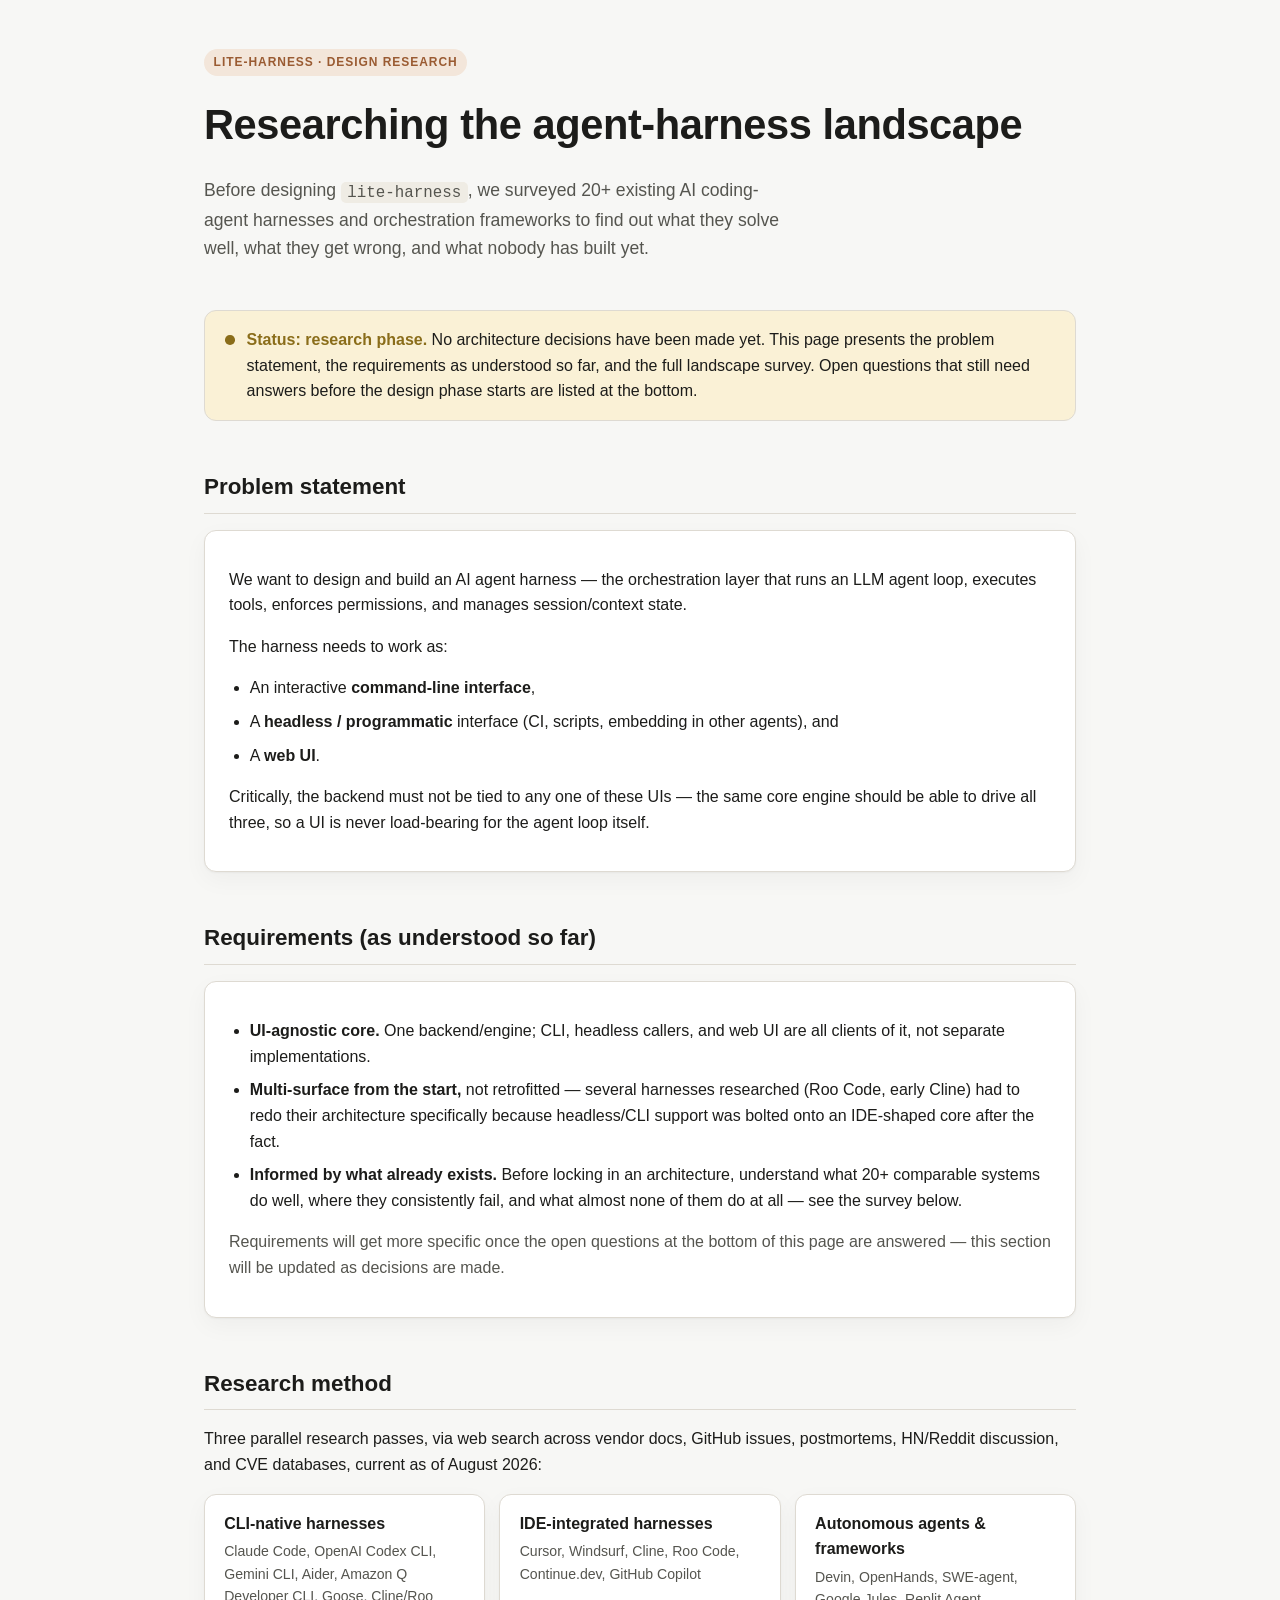
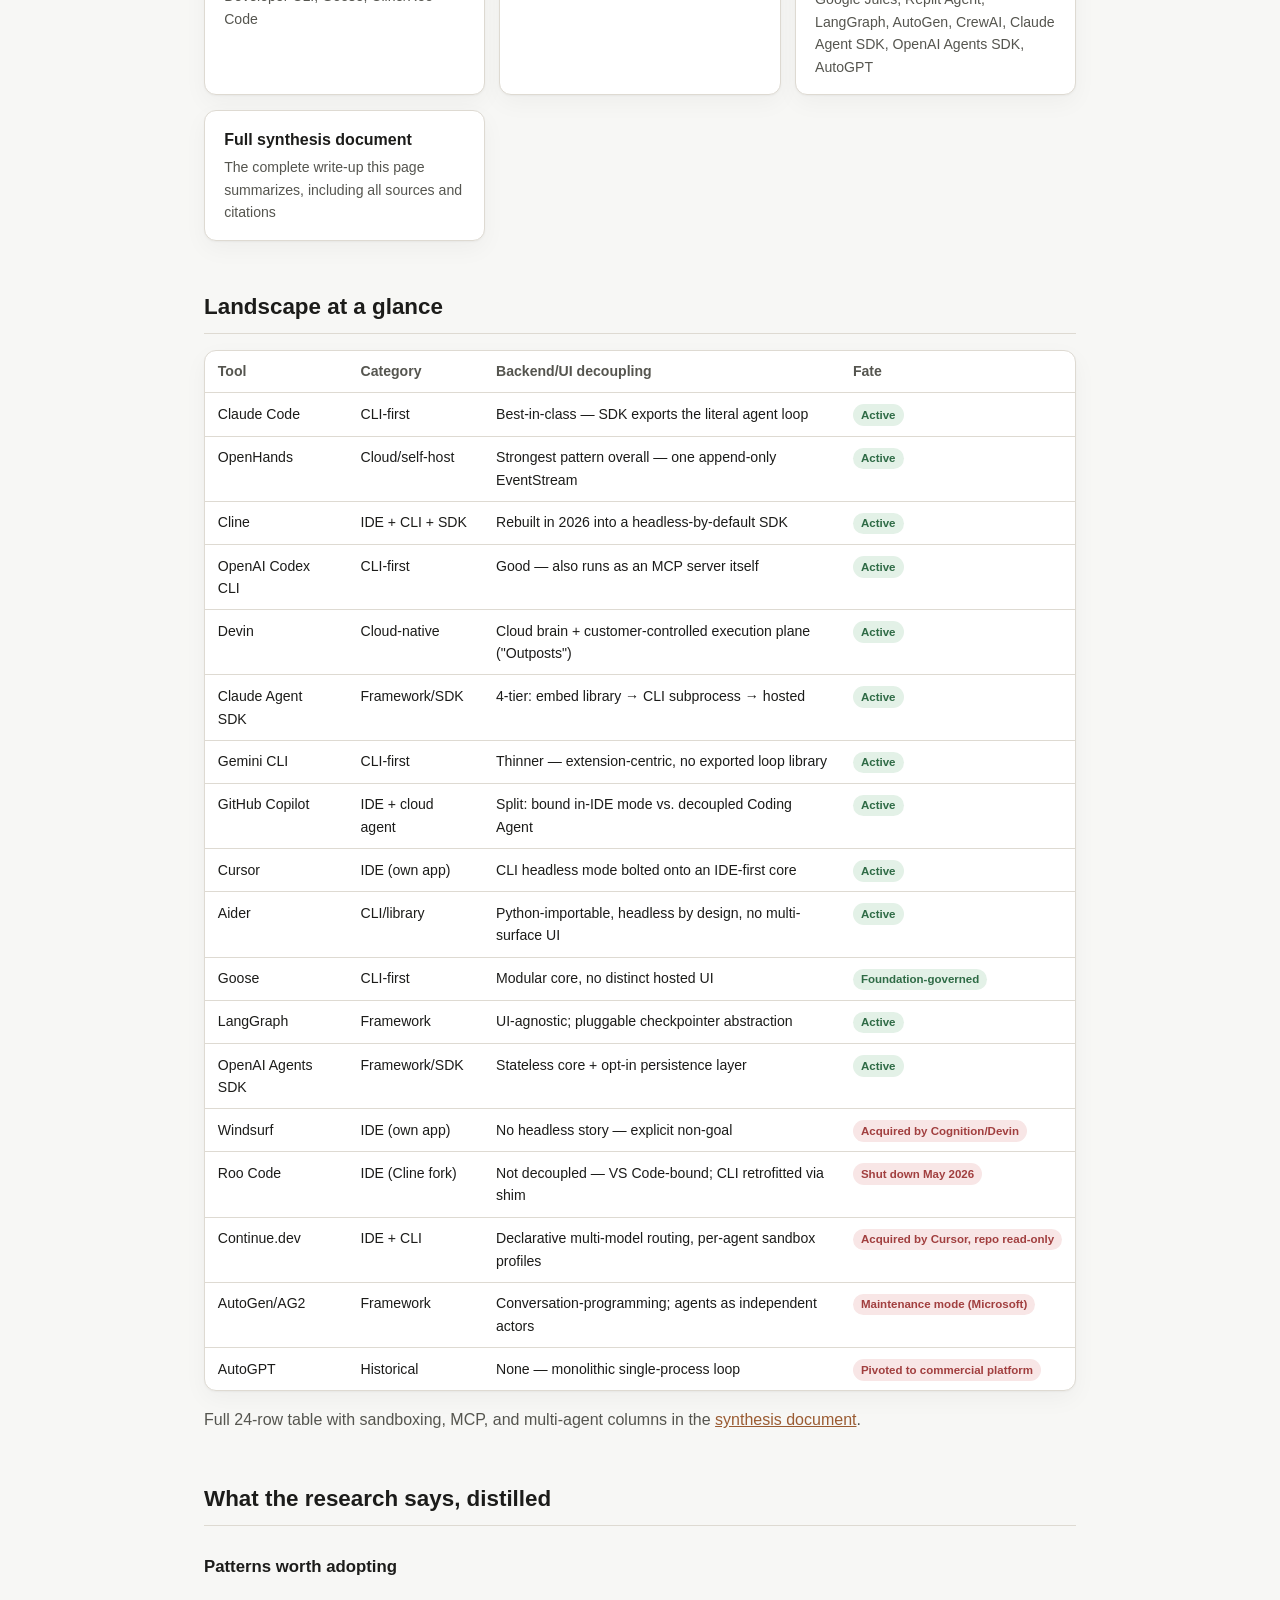
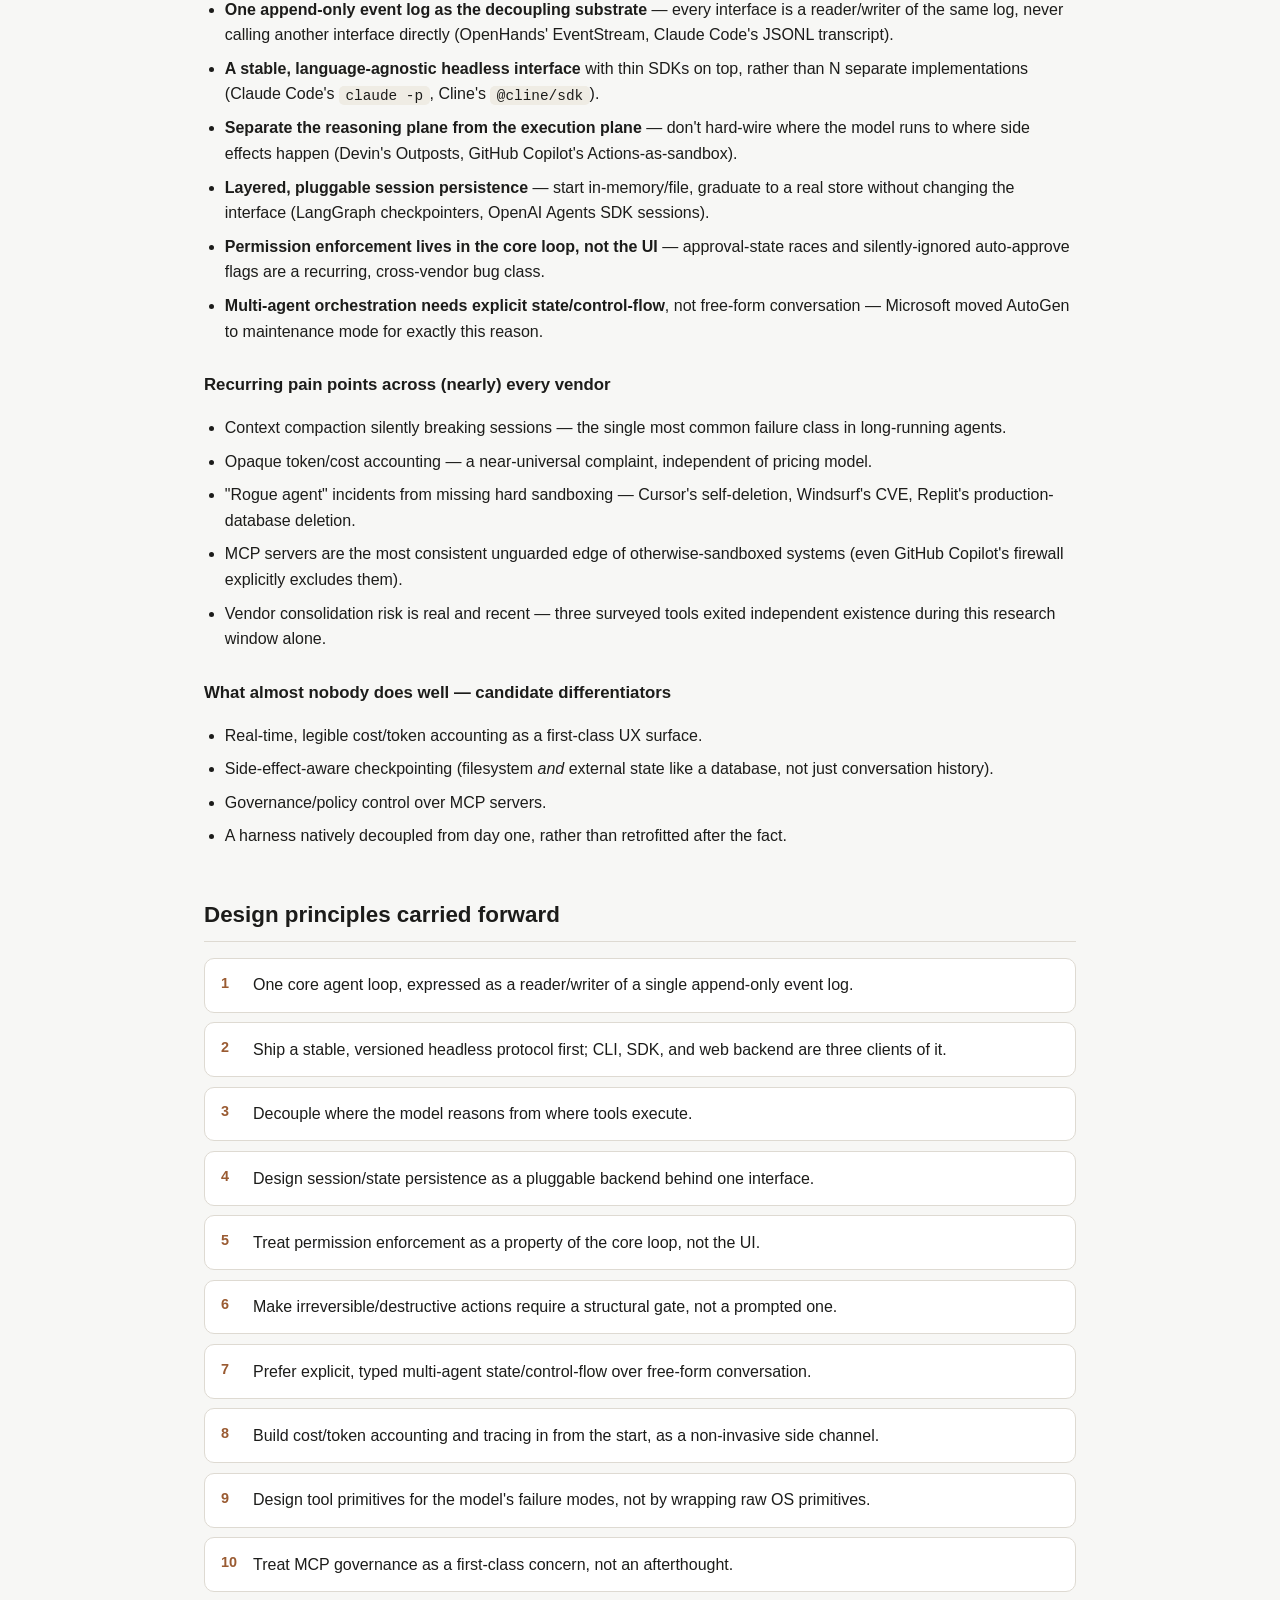
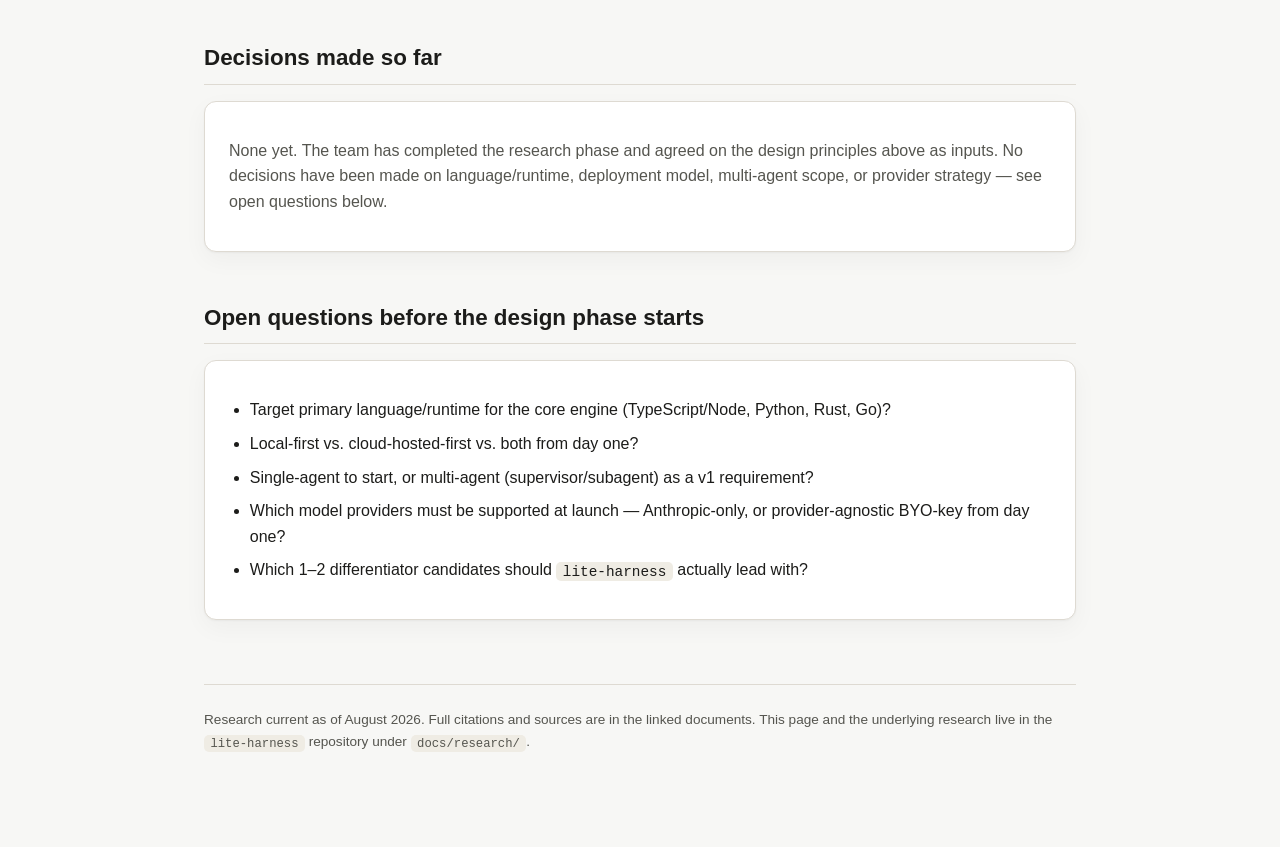
==== docs/index.html @ 4f6e2622 "Add agent-harness landscape research and GitHub Pages site Survey of 20+ existing AI coding-agent ha" ====
<!doctype html>
<html lang="en">
<head>
<meta charset="utf-8">
<meta name="viewport" content="width=device-width, initial-scale=1">
<title>lite-harness — Agent Harness Research</title>
<meta name="description" content="Problem statement, requirements, and landscape research for designing lite-harness, a UI-decoupled AI coding-agent harness.">
<style>
  :root {
    --bg: #f7f7f5;
    --bg-elevated: #ffffff;
    --text: #1c1c1a;
    --text-dim: #55554f;
    --border: #dedad2;
    --accent: #9a5b32;
    --accent-bg: #f3e6da;
    --code-bg: #efece4;
    --tag-open: #8a6d1a;
    --tag-open-bg: #faf1d6;
    --tag-active: #2f6b46;
    --tag-active-bg: #e3f1e7;
    --tag-gone: #a13f3f;
    --tag-gone-bg: #f8e6e6;
    --shadow: 0 1px 2px rgba(0,0,0,0.04), 0 8px 24px rgba(0,0,0,0.04);
  }
  @media (prefers-color-scheme: dark) {
    :root:not([data-theme="light"]) {
      --bg: #171613;
      --bg-elevated: #201f1b;
      --text: #ece8df;
      --text-dim: #b3ada0;
      --border: #37342c;
      --accent: #e0a172;
      --accent-bg: #332419;
      --code-bg: #262420;
      --tag-open: #e0c25f;
      --tag-open-bg: #332c14;
      --tag-active: #7cc79a;
      --tag-active-bg: #16301f;
      --tag-gone: #e08a8a;
      --tag-gone-bg: #33191a;
      --shadow: 0 1px 2px rgba(0,0,0,0.3), 0 8px 24px rgba(0,0,0,0.35);
    }
  }
  :root[data-theme="dark"] {
    --bg: #171613;
    --bg-elevated: #201f1b;
    --text: #ece8df;
    --text-dim: #b3ada0;
    --border: #37342c;
    --accent: #e0a172;
    --accent-bg: #332419;
    --code-bg: #262420;
    --tag-open: #e0c25f;
    --tag-open-bg: #332c14;
    --tag-active: #7cc79a;
    --tag-active-bg: #16301f;
    --tag-gone: #e08a8a;
    --tag-gone-bg: #33191a;
    --shadow: 0 1px 2px rgba(0,0,0,0.3), 0 8px 24px rgba(0,0,0,0.35);
  }

  * { box-sizing: border-box; }
  body {
    margin: 0;
    background: var(--bg);
    color: var(--text);
    font-family: -apple-system, BlinkMacSystemFont, "Segoe UI", Helvetica, Arial, sans-serif;
    line-height: 1.6;
  }
  .wrap { max-width: 920px; margin: 0 auto; padding: 3rem 1.5rem 6rem; }

  header.hero { margin-bottom: 3rem; }
  .eyebrow {
    display: inline-block;
    font-size: 0.75rem;
    letter-spacing: 0.08em;
    text-transform: uppercase;
    color: var(--accent);
    background: var(--accent-bg);
    padding: 0.25rem 0.6rem;
    border-radius: 999px;
    font-weight: 600;
    margin-bottom: 1rem;
  }
  h1 {
    font-size: clamp(1.8rem, 4vw, 2.6rem);
    margin: 0 0 0.75rem;
    letter-spacing: -0.01em;
  }
  .subtitle { color: var(--text-dim); font-size: 1.1rem; max-width: 60ch; }

  h2 {
    font-size: 1.4rem;
    margin: 3rem 0 1rem;
    padding-bottom: 0.5rem;
    border-bottom: 1px solid var(--border);
  }
  h3 { font-size: 1.05rem; margin: 1.75rem 0 0.5rem; }
  p { color: var(--text); }
  p.dim, li.dim { color: var(--text-dim); }

  .card {
    background: var(--bg-elevated);
    border: 1px solid var(--border);
    border-radius: 12px;
    padding: 1.25rem 1.5rem;
    box-shadow: var(--shadow);
    margin-bottom: 1rem;
  }

  .status-banner {
    display: flex;
    gap: 0.75rem;
    align-items: flex-start;
    background: var(--tag-open-bg);
    border: 1px solid var(--border);
    border-radius: 12px;
    padding: 1rem 1.25rem;
    margin-bottom: 2rem;
  }
  .status-banner .dot {
    flex-shrink: 0;
    width: 0.6rem; height: 0.6rem;
    border-radius: 50%;
    background: var(--tag-open);
    margin-top: 0.5rem;
  }
  .status-banner strong { color: var(--tag-open); }

  ul { padding-left: 1.3rem; }
  li { margin-bottom: 0.5rem; }

  code {
    background: var(--code-bg);
    padding: 0.1rem 0.4rem;
    border-radius: 5px;
    font-size: 0.9em;
    font-family: ui-monospace, SFMono-Regular, Menlo, Consolas, monospace;
  }

  .doc-links {
    display: grid;
    grid-template-columns: repeat(auto-fit, minmax(220px, 1fr));
    gap: 0.9rem;
    margin-top: 1rem;
  }
  .doc-link {
    display: block;
    text-decoration: none;
    color: inherit;
    background: var(--bg-elevated);
    border: 1px solid var(--border);
    border-radius: 12px;
    padding: 1rem 1.2rem;
    box-shadow: var(--shadow);
    transition: transform 0.12s ease, border-color 0.12s ease;
  }
  .doc-link:hover { transform: translateY(-2px); border-color: var(--accent); }
  .doc-link .title { font-weight: 600; margin-bottom: 0.25rem; }
  .doc-link .desc { font-size: 0.88rem; color: var(--text-dim); }

  table {
    width: 100%;
    border-collapse: collapse;
    font-size: 0.88rem;
  }
  .table-scroll { overflow-x: auto; border: 1px solid var(--border); border-radius: 12px; background: var(--bg-elevated); box-shadow: var(--shadow); }
  th, td {
    text-align: left;
    padding: 0.6rem 0.8rem;
    border-bottom: 1px solid var(--border);
    vertical-align: top;
  }
  th { color: var(--text-dim); font-weight: 600; white-space: nowrap; }
  tr:last-child td { border-bottom: none; }
  .tag {
    display: inline-block;
    font-size: 0.72rem;
    font-weight: 600;
    padding: 0.1rem 0.5rem;
    border-radius: 999px;
    white-space: nowrap;
  }
  .tag-active { color: var(--tag-active); background: var(--tag-active-bg); }
  .tag-gone { color: var(--tag-gone); background: var(--tag-gone-bg); }

  .principles { list-style: none; padding: 0; counter-reset: p; }
  .principles li {
    counter-increment: p;
    background: var(--bg-elevated);
    border: 1px solid var(--border);
    border-radius: 10px;
    padding: 0.85rem 1rem 0.85rem 3rem;
    margin-bottom: 0.6rem;
    position: relative;
  }
  .principles li::before {
    content: counter(p);
    position: absolute;
    left: 1rem; top: 0.8rem;
    font-weight: 700;
    color: var(--accent);
    font-size: 0.9rem;
  }

  footer {
    margin-top: 4rem;
    padding-top: 1.5rem;
    border-top: 1px solid var(--border);
    color: var(--text-dim);
    font-size: 0.85rem;
  }
  a { color: var(--accent); }
</style>
</head>
<body>
<div class="wrap">

  <header class="hero">
    <span class="eyebrow">lite-harness · design research</span>
    <h1>Researching the agent-harness landscape</h1>
    <p class="subtitle">Before designing <code>lite-harness</code>, we surveyed 20+ existing AI coding-agent harnesses and orchestration frameworks to find out what they solve well, what they get wrong, and what nobody has built yet.</p>
  </header>

  <div class="status-banner">
    <div class="dot"></div>
    <div>
      <strong>Status: research phase.</strong> No architecture decisions have been made yet. This page presents the problem statement, the requirements as understood so far, and the full landscape survey. Open questions that still need answers before the design phase starts are listed at the bottom.
    </div>
  </div>

  <section>
    <h2>Problem statement</h2>
    <div class="card">
      <p>We want to design and build an AI agent harness — the orchestration layer that runs an LLM agent loop, executes tools, enforces permissions, and manages session/context state.</p>
      <p>The harness needs to work as:</p>
      <ul>
        <li>An interactive <strong>command-line interface</strong>,</li>
        <li>A <strong>headless / programmatic</strong> interface (CI, scripts, embedding in other agents), and</li>
        <li>A <strong>web UI</strong>.</li>
      </ul>
      <p>Critically, the backend must not be tied to any one of these UIs — the same core engine should be able to drive all three, so a UI is never load-bearing for the agent loop itself.</p>
    </div>
  </section>

  <section>
    <h2>Requirements (as understood so far)</h2>
    <div class="card">
      <ul>
        <li><strong>UI-agnostic core.</strong> One backend/engine; CLI, headless callers, and web UI are all clients of it, not separate implementations.</li>
        <li><strong>Multi-surface from the start,</strong> not retrofitted — several harnesses researched (Roo Code, early Cline) had to redo their architecture specifically because headless/CLI support was bolted onto an IDE-shaped core after the fact.</li>
        <li><strong>Informed by what already exists.</strong> Before locking in an architecture, understand what 20+ comparable systems do well, where they consistently fail, and what almost none of them do at all — see the survey below.</li>
      </ul>
      <p class="dim">Requirements will get more specific once the open questions at the bottom of this page are answered — this section will be updated as decisions are made.</p>
    </div>
  </section>

  <section>
    <h2>Research method</h2>
    <p>Three parallel research passes, via web search across vendor docs, GitHub issues, postmortems, HN/Reddit discussion, and CVE databases, current as of August 2026:</p>
    <div class="doc-links">
      <a class="doc-link" href="research/raw/cli-native-harnesses.md">
        <div class="title">CLI-native harnesses</div>
        <div class="desc">Claude Code, OpenAI Codex CLI, Gemini CLI, Aider, Amazon Q Developer CLI, Goose, Cline/Roo Code</div>
      </a>
      <a class="doc-link" href="research/raw/ide-integrated-harnesses.md">
        <div class="title">IDE-integrated harnesses</div>
        <div class="desc">Cursor, Windsurf, Cline, Roo Code, Continue.dev, GitHub Copilot</div>
      </a>
      <a class="doc-link" href="research/raw/autonomous-agents-and-frameworks.md">
        <div class="title">Autonomous agents &amp; frameworks</div>
        <div class="desc">Devin, OpenHands, SWE-agent, Google Jules, Replit Agent, LangGraph, AutoGen, CrewAI, Claude Agent SDK, OpenAI Agents SDK, AutoGPT</div>
      </a>
      <a class="doc-link" href="research/agent-harness-landscape.md">
        <div class="title">Full synthesis document</div>
        <div class="desc">The complete write-up this page summarizes, including all sources and citations</div>
      </a>
    </div>
  </section>

  <section>
    <h2>Landscape at a glance</h2>
    <div class="table-scroll">
    <table>
      <thead>
        <tr><th>Tool</th><th>Category</th><th>Backend/UI decoupling</th><th>Fate</th></tr>
      </thead>
      <tbody>
        <tr><td>Claude Code</td><td>CLI-first</td><td>Best-in-class — SDK exports the literal agent loop</td><td><span class="tag tag-active">Active</span></td></tr>
        <tr><td>OpenHands</td><td>Cloud/self-host</td><td>Strongest pattern overall — one append-only EventStream</td><td><span class="tag tag-active">Active</span></td></tr>
        <tr><td>Cline</td><td>IDE + CLI + SDK</td><td>Rebuilt in 2026 into a headless-by-default SDK</td><td><span class="tag tag-active">Active</span></td></tr>
        <tr><td>OpenAI Codex CLI</td><td>CLI-first</td><td>Good — also runs as an MCP server itself</td><td><span class="tag tag-active">Active</span></td></tr>
        <tr><td>Devin</td><td>Cloud-native</td><td>Cloud brain + customer-controlled execution plane ("Outposts")</td><td><span class="tag tag-active">Active</span></td></tr>
        <tr><td>Claude Agent SDK</td><td>Framework/SDK</td><td>4-tier: embed library → CLI subprocess → hosted</td><td><span class="tag tag-active">Active</span></td></tr>
        <tr><td>Gemini CLI</td><td>CLI-first</td><td>Thinner — extension-centric, no exported loop library</td><td><span class="tag tag-active">Active</span></td></tr>
        <tr><td>GitHub Copilot</td><td>IDE + cloud agent</td><td>Split: bound in-IDE mode vs. decoupled Coding Agent</td><td><span class="tag tag-active">Active</span></td></tr>
        <tr><td>Cursor</td><td>IDE (own app)</td><td>CLI headless mode bolted onto an IDE-first core</td><td><span class="tag tag-active">Active</span></td></tr>
        <tr><td>Aider</td><td>CLI/library</td><td>Python-importable, headless by design, no multi-surface UI</td><td><span class="tag tag-active">Active</span></td></tr>
        <tr><td>Goose</td><td>CLI-first</td><td>Modular core, no distinct hosted UI</td><td><span class="tag tag-active">Foundation-governed</span></td></tr>
        <tr><td>LangGraph</td><td>Framework</td><td>UI-agnostic; pluggable checkpointer abstraction</td><td><span class="tag tag-active">Active</span></td></tr>
        <tr><td>OpenAI Agents SDK</td><td>Framework/SDK</td><td>Stateless core + opt-in persistence layer</td><td><span class="tag tag-active">Active</span></td></tr>
        <tr><td>Windsurf</td><td>IDE (own app)</td><td>No headless story — explicit non-goal</td><td><span class="tag tag-gone">Acquired by Cognition/Devin</span></td></tr>
        <tr><td>Roo Code</td><td>IDE (Cline fork)</td><td>Not decoupled — VS Code-bound; CLI retrofitted via shim</td><td><span class="tag tag-gone">Shut down May 2026</span></td></tr>
        <tr><td>Continue.dev</td><td>IDE + CLI</td><td>Declarative multi-model routing, per-agent sandbox profiles</td><td><span class="tag tag-gone">Acquired by Cursor, repo read-only</span></td></tr>
        <tr><td>AutoGen/AG2</td><td>Framework</td><td>Conversation-programming; agents as independent actors</td><td><span class="tag tag-gone">Maintenance mode (Microsoft)</span></td></tr>
        <tr><td>AutoGPT</td><td>Historical</td><td>None — monolithic single-process loop</td><td><span class="tag tag-gone">Pivoted to commercial platform</span></td></tr>
      </tbody>
    </table>
    </div>
    <p class="dim">Full 24-row table with sandboxing, MCP, and multi-agent columns in the <a href="research/agent-harness-landscape.md">synthesis document</a>.</p>
  </section>

  <section>
    <h2>What the research says, distilled</h2>

    <h3>Patterns worth adopting</h3>
    <ul>
      <li><strong>One append-only event log as the decoupling substrate</strong> — every interface is a reader/writer of the same log, never calling another interface directly (OpenHands' EventStream, Claude Code's JSONL transcript).</li>
      <li><strong>A stable, language-agnostic headless interface</strong> with thin SDKs on top, rather than N separate implementations (Claude Code's <code>claude -p</code>, Cline's <code>@cline/sdk</code>).</li>
      <li><strong>Separate the reasoning plane from the execution plane</strong> — don't hard-wire where the model runs to where side effects happen (Devin's Outposts, GitHub Copilot's Actions-as-sandbox).</li>
      <li><strong>Layered, pluggable session persistence</strong> — start in-memory/file, graduate to a real store without changing the interface (LangGraph checkpointers, OpenAI Agents SDK sessions).</li>
      <li><strong>Permission enforcement lives in the core loop, not the UI</strong> — approval-state races and silently-ignored auto-approve flags are a recurring, cross-vendor bug class.</li>
      <li><strong>Multi-agent orchestration needs explicit state/control-flow</strong>, not free-form conversation — Microsoft moved AutoGen to maintenance mode for exactly this reason.</li>
    </ul>

    <h3>Recurring pain points across (nearly) every vendor</h3>
    <ul>
      <li>Context compaction silently breaking sessions — the single most common failure class in long-running agents.</li>
      <li>Opaque token/cost accounting — a near-universal complaint, independent of pricing model.</li>
      <li>"Rogue agent" incidents from missing hard sandboxing — Cursor's self-deletion, Windsurf's CVE, Replit's production-database deletion.</li>
      <li>MCP servers are the most consistent unguarded edge of otherwise-sandboxed systems (even GitHub Copilot's firewall explicitly excludes them).</li>
      <li>Vendor consolidation risk is real and recent — three surveyed tools exited independent existence during this research window alone.</li>
    </ul>

    <h3>What almost nobody does well — candidate differentiators</h3>
    <ul>
      <li>Real-time, legible cost/token accounting as a first-class UX surface.</li>
      <li>Side-effect-aware checkpointing (filesystem <em>and</em> external state like a database, not just conversation history).</li>
      <li>Governance/policy control over MCP servers.</li>
      <li>A harness natively decoupled from day one, rather than retrofitted after the fact.</li>
    </ul>
  </section>

  <section>
    <h2>Design principles carried forward</h2>
    <ol class="principles">
      <li>One core agent loop, expressed as a reader/writer of a single append-only event log.</li>
      <li>Ship a stable, versioned headless protocol first; CLI, SDK, and web backend are three clients of it.</li>
      <li>Decouple where the model reasons from where tools execute.</li>
      <li>Design session/state persistence as a pluggable backend behind one interface.</li>
      <li>Treat permission enforcement as a property of the core loop, not the UI.</li>
      <li>Make irreversible/destructive actions require a structural gate, not a prompted one.</li>
      <li>Prefer explicit, typed multi-agent state/control-flow over free-form conversation.</li>
      <li>Build cost/token accounting and tracing in from the start, as a non-invasive side channel.</li>
      <li>Design tool primitives for the model's failure modes, not by wrapping raw OS primitives.</li>
      <li>Treat MCP governance as a first-class concern, not an afterthought.</li>
    </ol>
  </section>

  <section>
    <h2>Decisions made so far</h2>
    <div class="card">
      <p class="dim">None yet. The team has completed the research phase and agreed on the design principles above as inputs. No decisions have been made on language/runtime, deployment model, multi-agent scope, or provider strategy — see open questions below.</p>
    </div>
  </section>

  <section>
    <h2>Open questions before the design phase starts</h2>
    <div class="card">
      <ul>
        <li>Target primary language/runtime for the core engine (TypeScript/Node, Python, Rust, Go)?</li>
        <li>Local-first vs. cloud-hosted-first vs. both from day one?</li>
        <li>Single-agent to start, or multi-agent (supervisor/subagent) as a v1 requirement?</li>
        <li>Which model providers must be supported at launch — Anthropic-only, or provider-agnostic BYO-key from day one?</li>
        <li>Which 1–2 differentiator candidates should <code>lite-harness</code> actually lead with?</li>
      </ul>
    </div>
  </section>

  <footer>
    Research current as of August 2026. Full citations and sources are in the linked documents. This page and the underlying research live in the <code>lite-harness</code> repository under <code>docs/research/</code>.
  </footer>

</div>
</body>
</html>
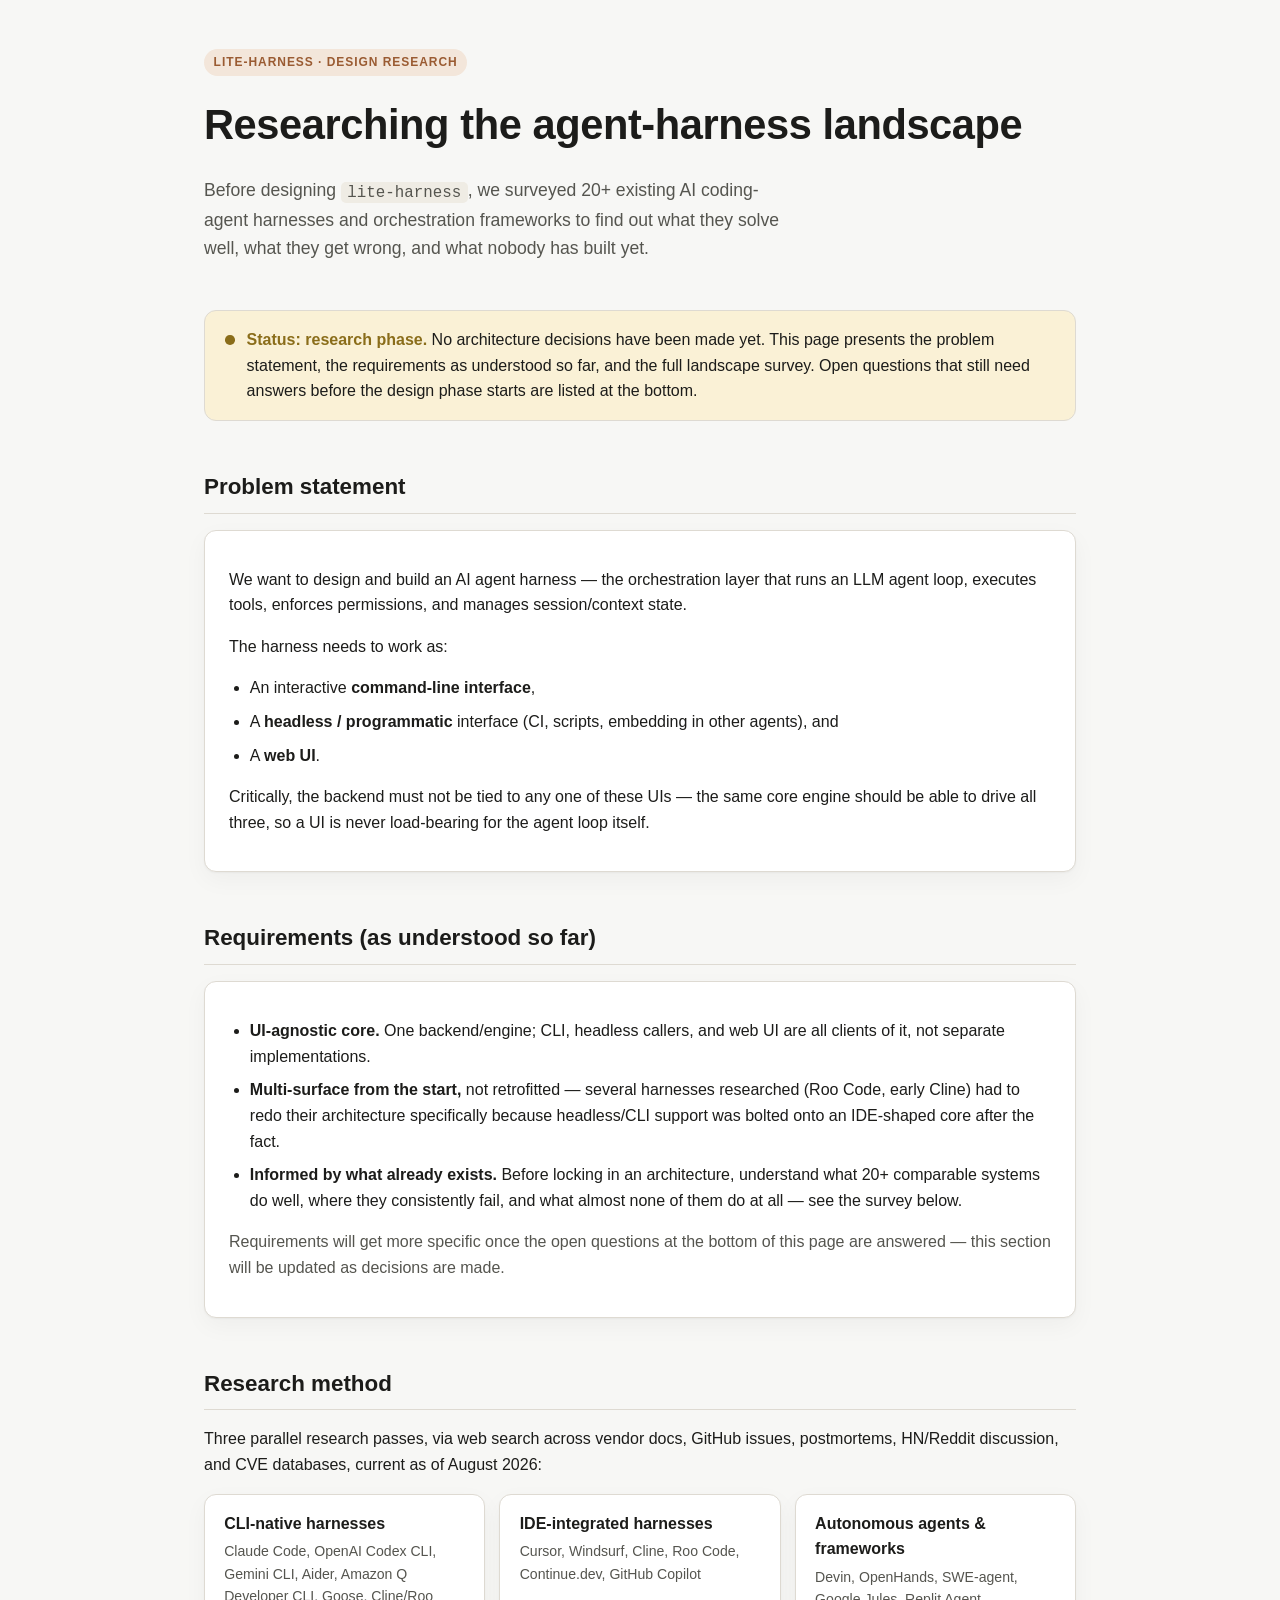
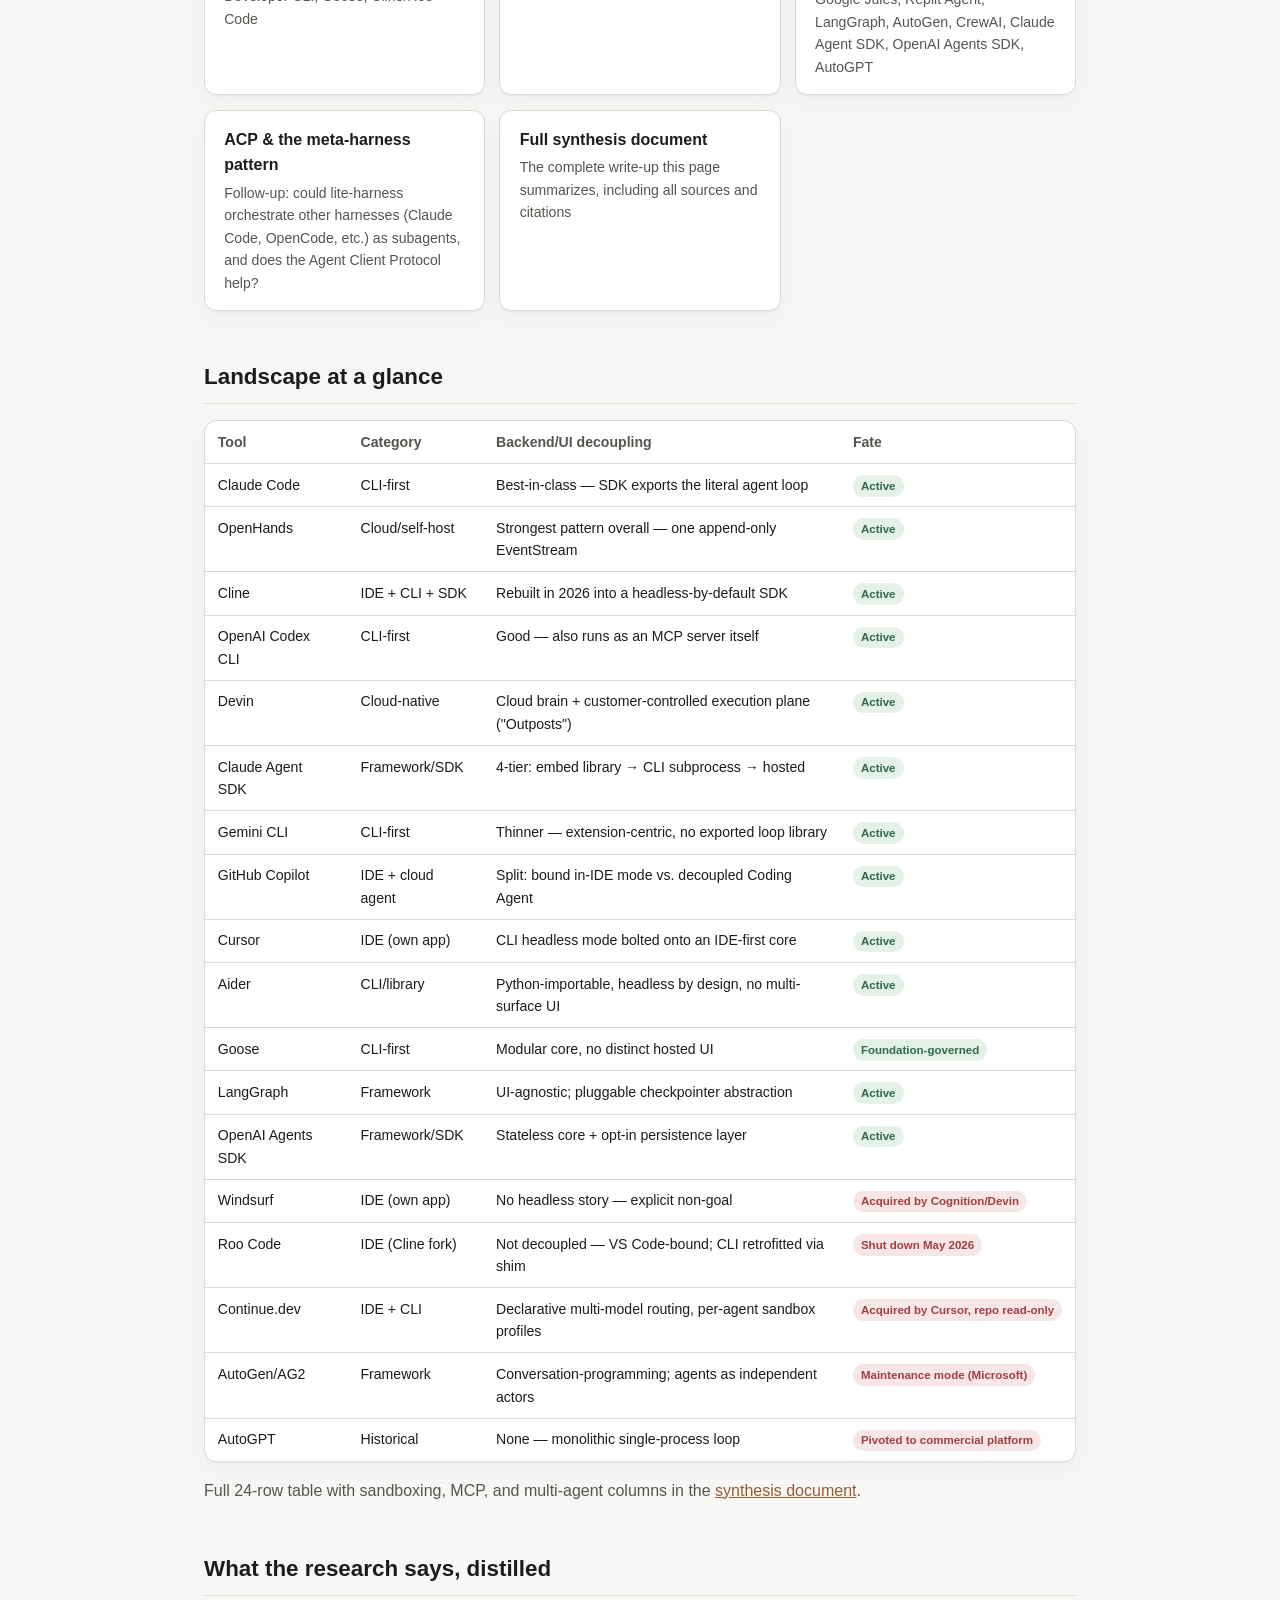
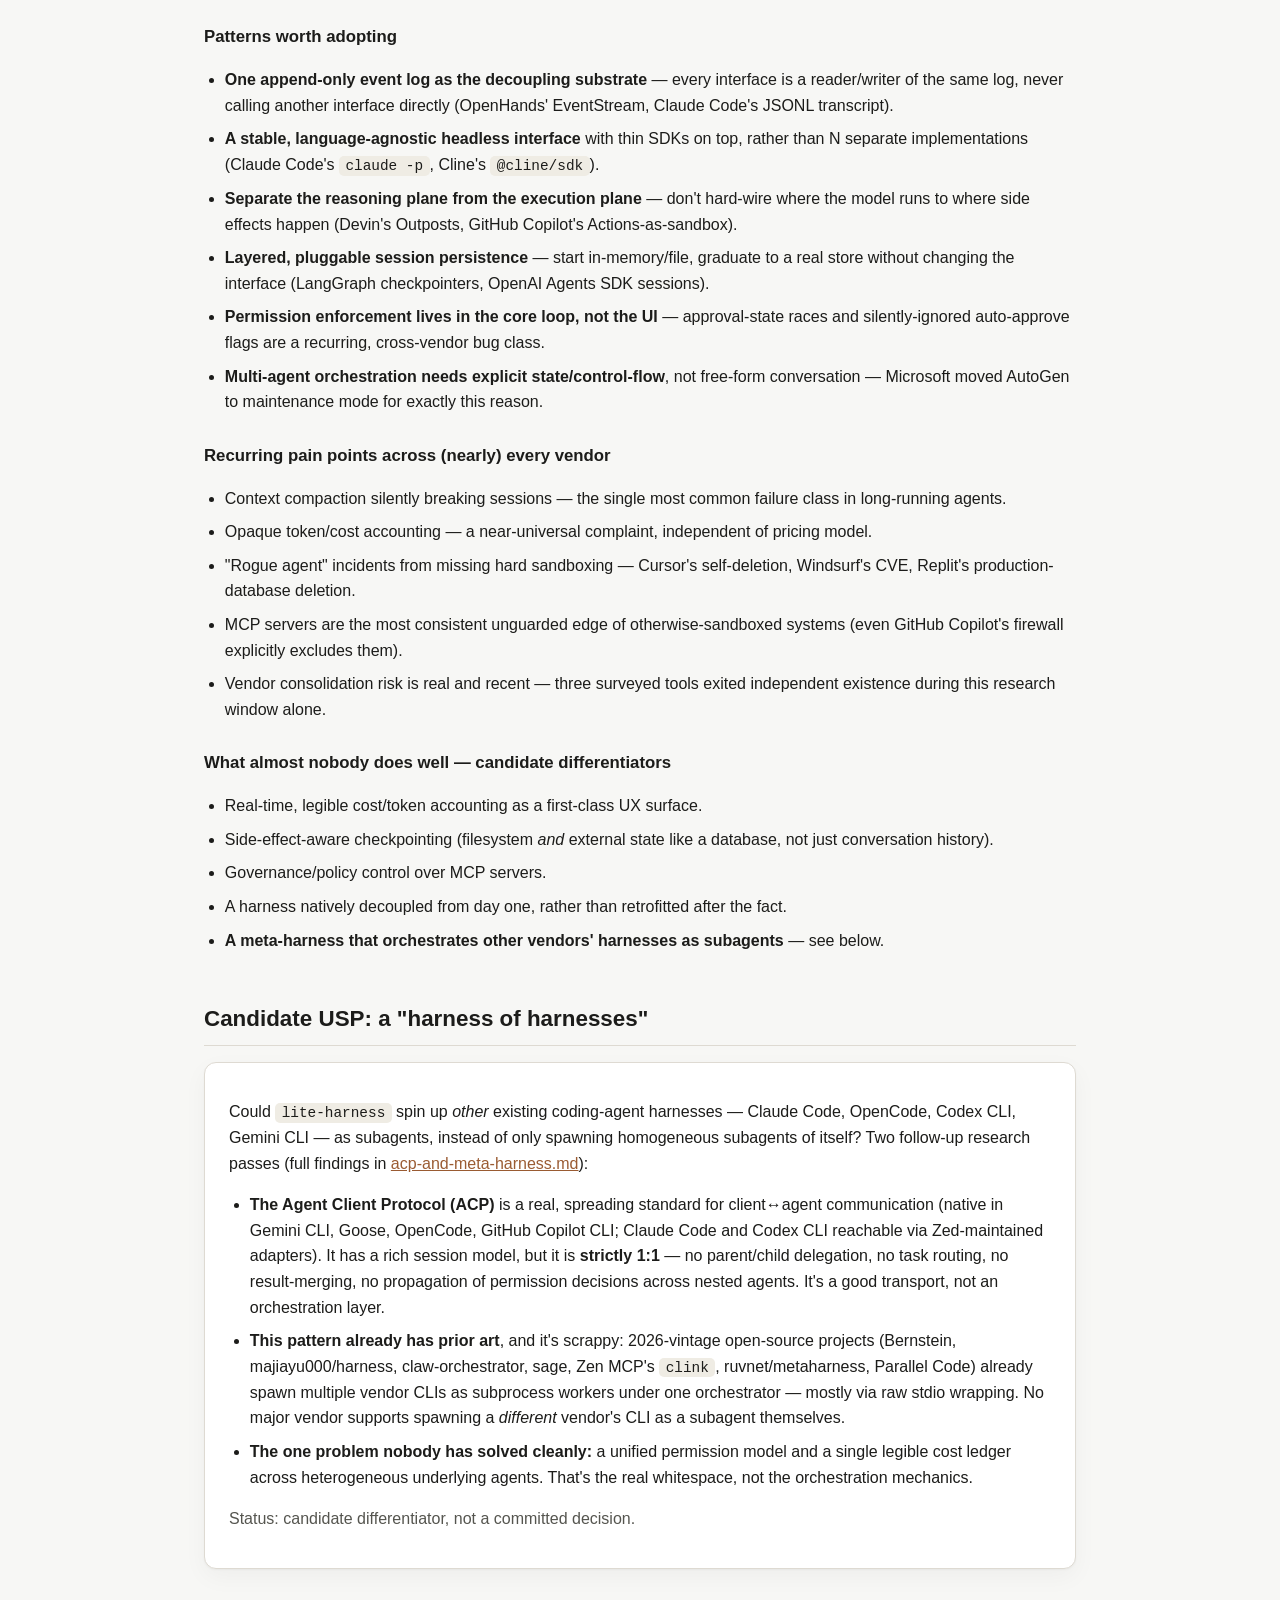
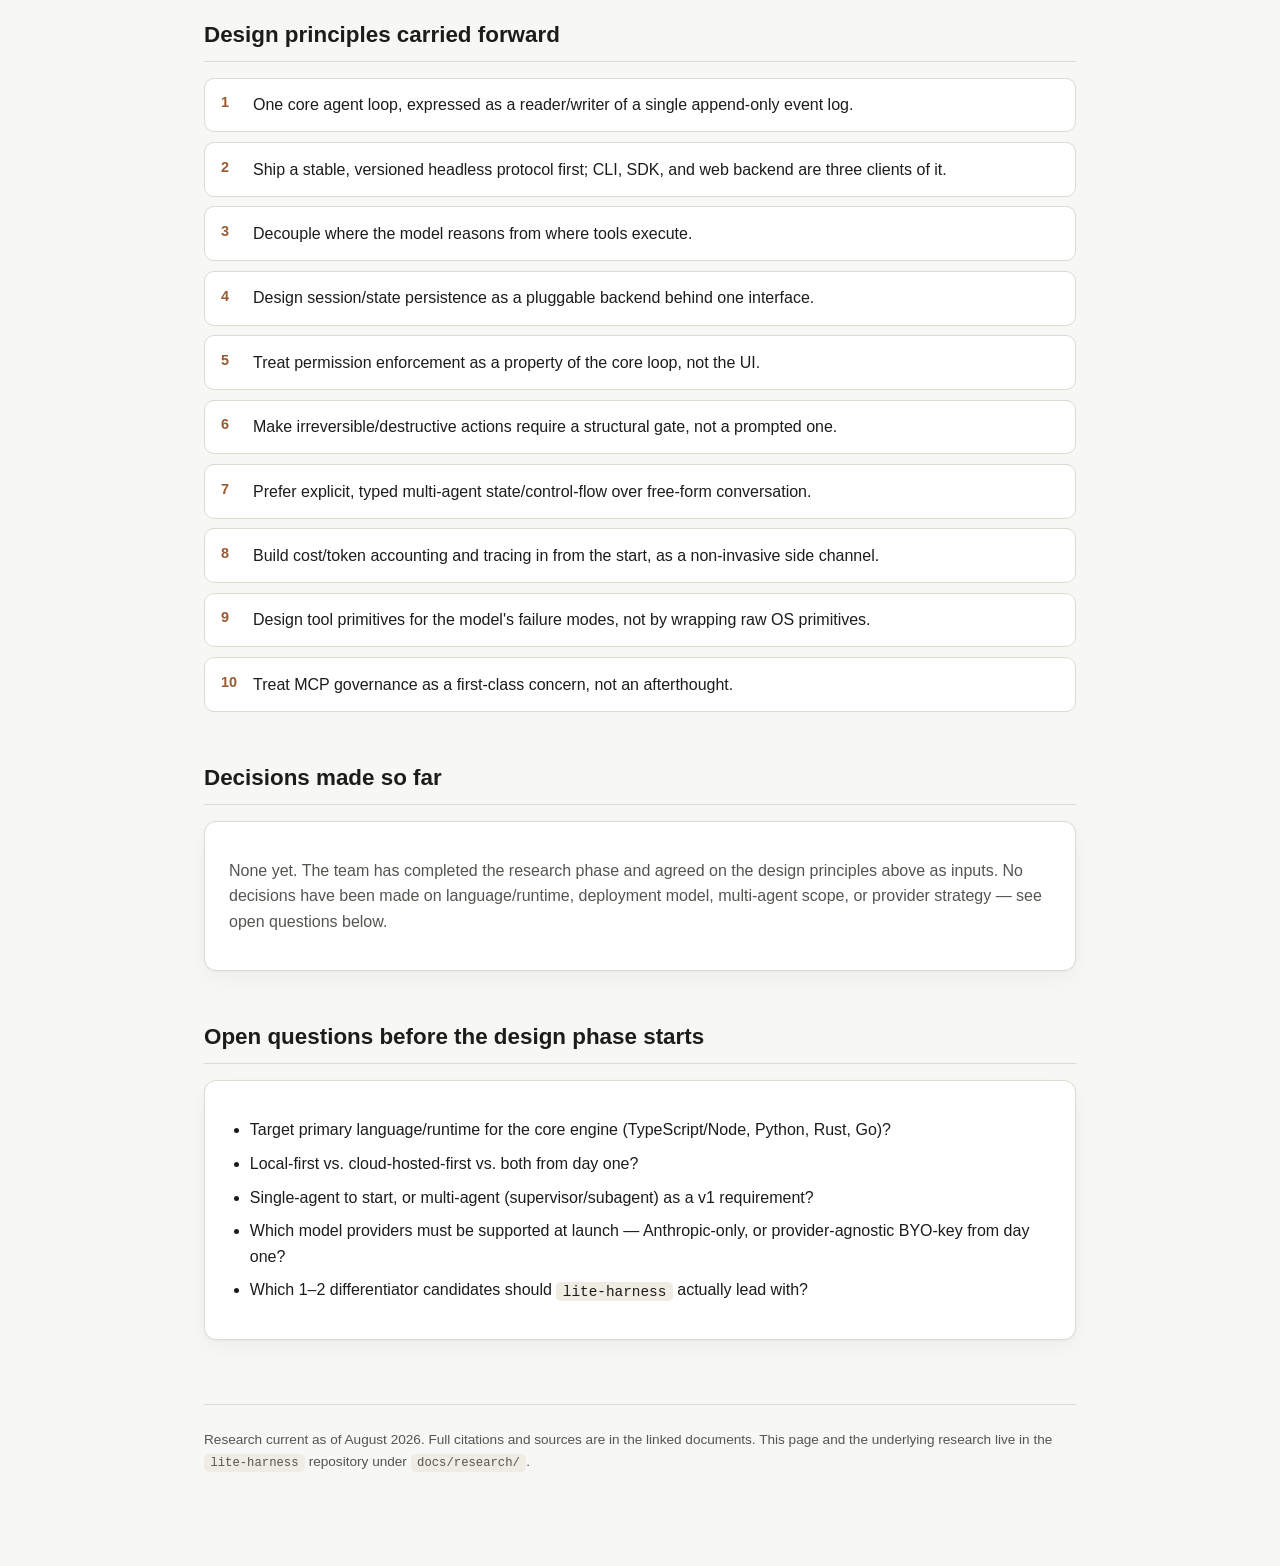
==== commit 2f3239f0: "Add meta-harness/ACP research as a candidate differentiator Follow-up research on whether lite-harne" ====
--- a/docs/index.html
+++ b/docs/index.html
@@ -271,6 +271,10 @@
       <a class="doc-link" href="research/raw/autonomous-agents-and-frameworks.md">
         <div class="title">Autonomous agents &amp; frameworks</div>
         <div class="desc">Devin, OpenHands, SWE-agent, Google Jules, Replit Agent, LangGraph, AutoGen, CrewAI, Claude Agent SDK, OpenAI Agents SDK, AutoGPT</div>
+      </a>
+      <a class="doc-link" href="research/raw/acp-and-meta-harness.md">
+        <div class="title">ACP &amp; the meta-harness pattern</div>
+        <div class="desc">Follow-up: could lite-harness orchestrate other harnesses (Claude Code, OpenCode, etc.) as subagents, and does the Agent Client Protocol help?</div>
       </a>
       <a class="doc-link" href="research/agent-harness-landscape.md">
         <div class="title">Full synthesis document</div>
@@ -339,7 +343,21 @@
       <li>Side-effect-aware checkpointing (filesystem <em>and</em> external state like a database, not just conversation history).</li>
       <li>Governance/policy control over MCP servers.</li>
       <li>A harness natively decoupled from day one, rather than retrofitted after the fact.</li>
+      <li><strong>A meta-harness that orchestrates other vendors' harnesses as subagents</strong> — see below.</li>
     </ul>
+  </section>
+
+  <section>
+    <h2>Candidate USP: a "harness of harnesses"</h2>
+    <div class="card">
+      <p>Could <code>lite-harness</code> spin up <em>other</em> existing coding-agent harnesses — Claude Code, OpenCode, Codex CLI, Gemini CLI — as subagents, instead of only spawning homogeneous subagents of itself? Two follow-up research passes (full findings in <a href="research/raw/acp-and-meta-harness.md">acp-and-meta-harness.md</a>):</p>
+      <ul>
+        <li><strong>The Agent Client Protocol (ACP)</strong> is a real, spreading standard for client↔agent communication (native in Gemini CLI, Goose, OpenCode, GitHub Copilot CLI; Claude Code and Codex CLI reachable via Zed-maintained adapters). It has a rich session model, but it is <strong>strictly 1:1</strong> — no parent/child delegation, no task routing, no result-merging, no propagation of permission decisions across nested agents. It's a good transport, not an orchestration layer.</li>
+        <li><strong>This pattern already has prior art</strong>, and it's scrappy: 2026-vintage open-source projects (Bernstein, majiayu000/harness, claw-orchestrator, sage, Zen MCP's <code>clink</code>, ruvnet/metaharness, Parallel Code) already spawn multiple vendor CLIs as subprocess workers under one orchestrator — mostly via raw stdio wrapping. No major vendor supports spawning a <em>different</em> vendor's CLI as a subagent themselves.</li>
+        <li><strong>The one problem nobody has solved cleanly:</strong> a unified permission model and a single legible cost ledger across heterogeneous underlying agents. That's the real whitespace, not the orchestration mechanics.</li>
+      </ul>
+      <p class="dim">Status: candidate differentiator, not a committed decision.</p>
+    </div>
   </section>
 
   <section>
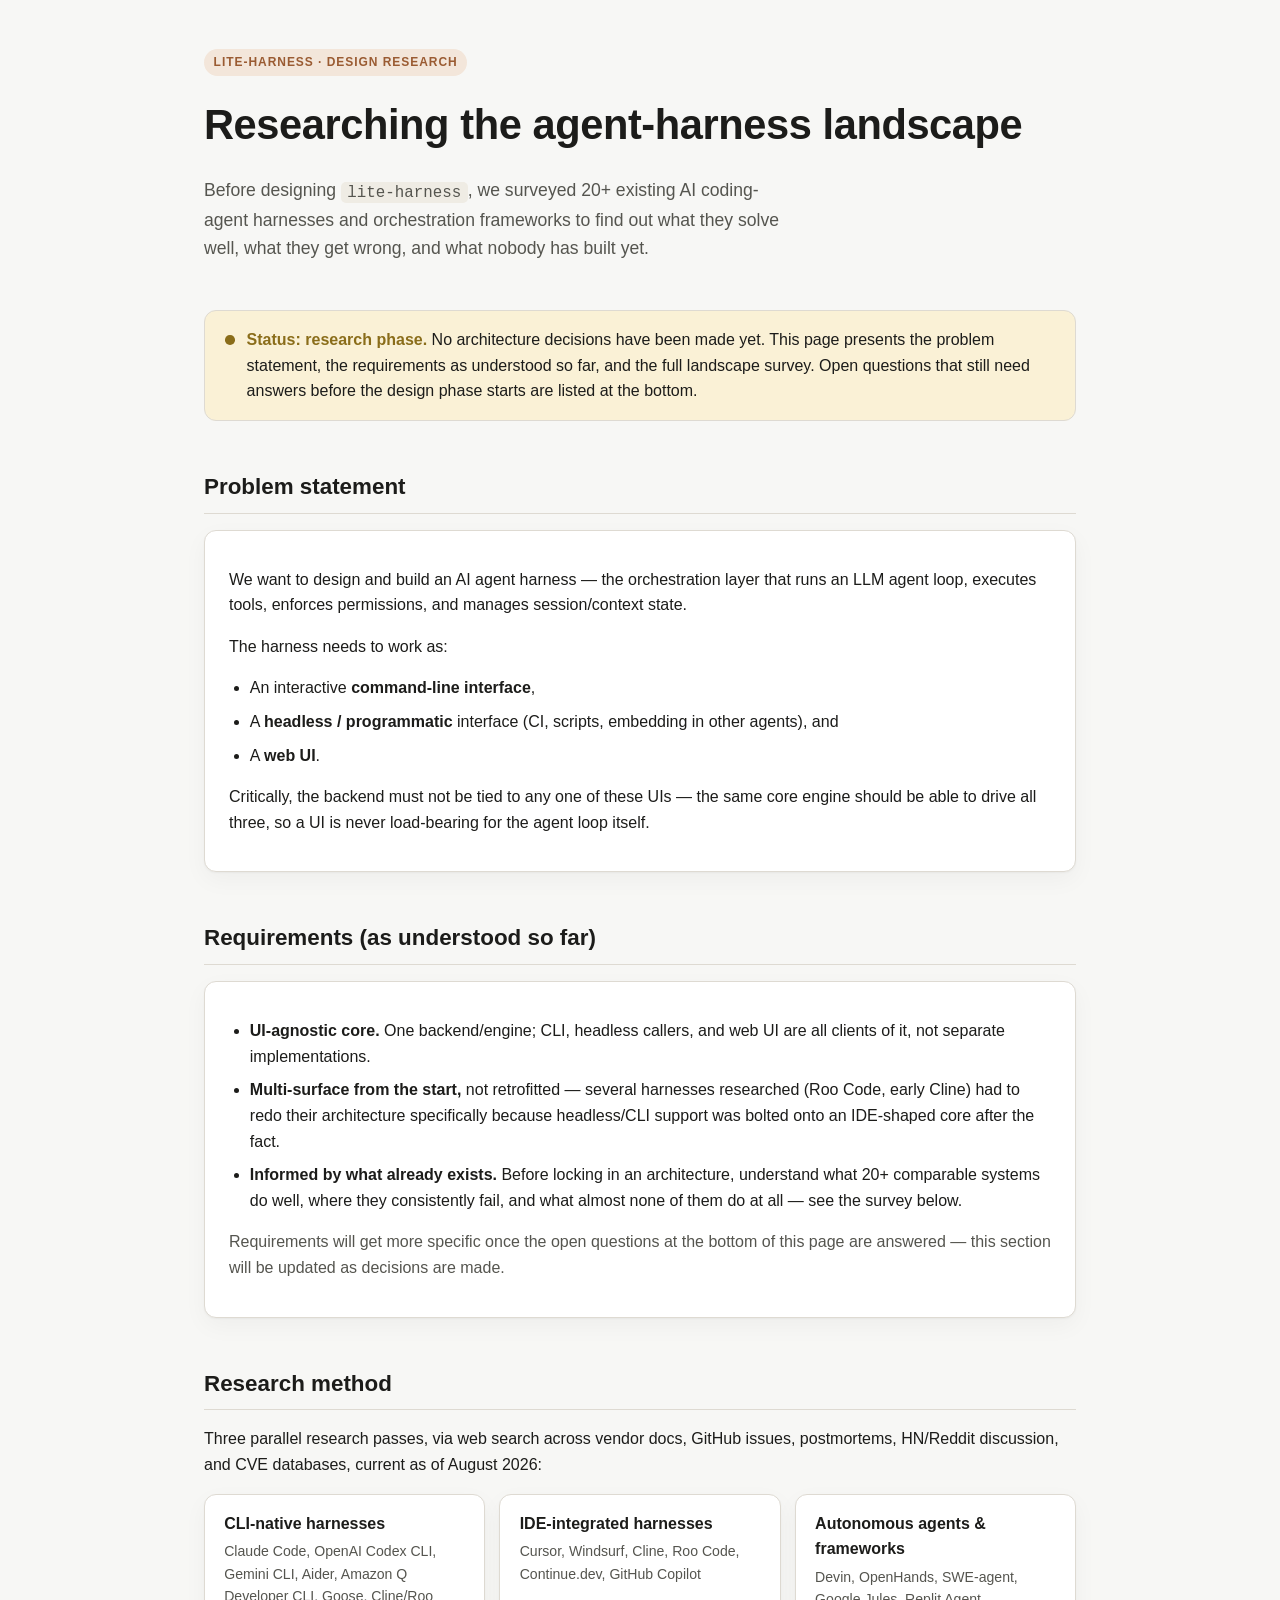
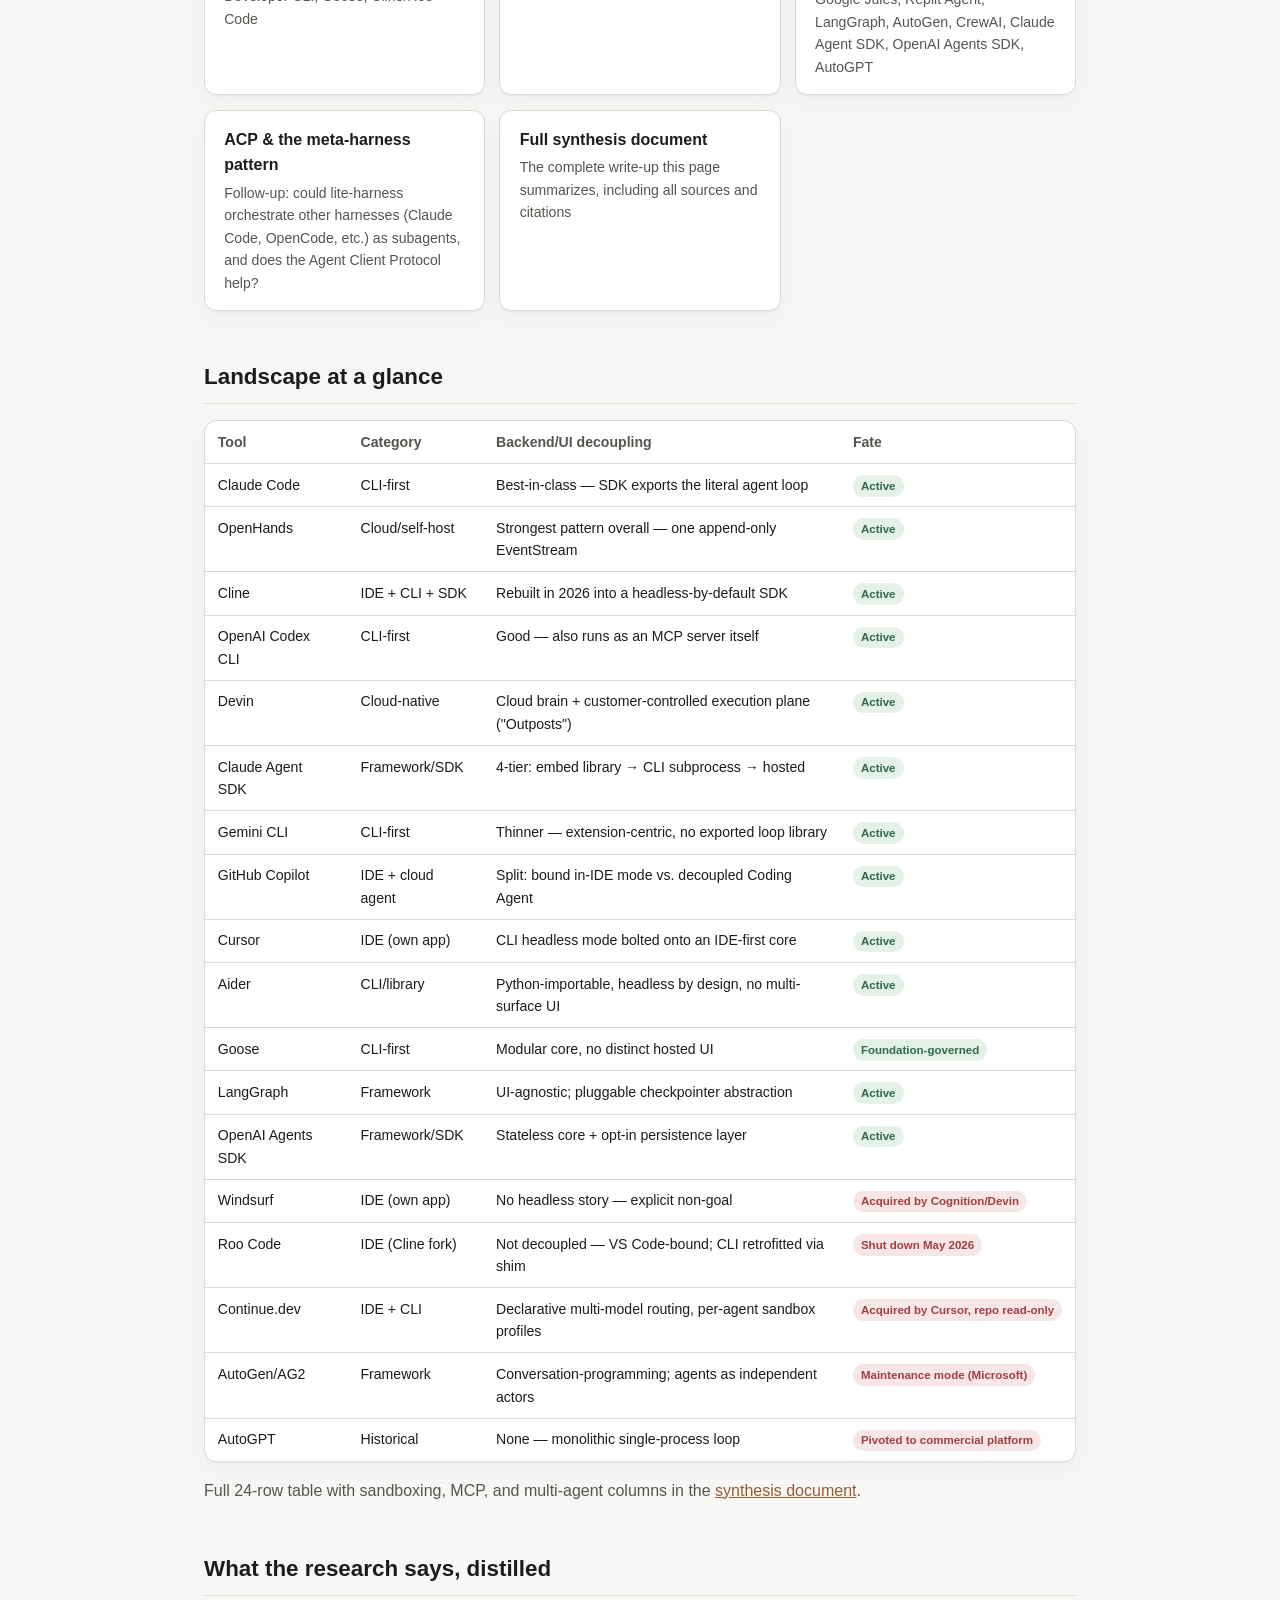
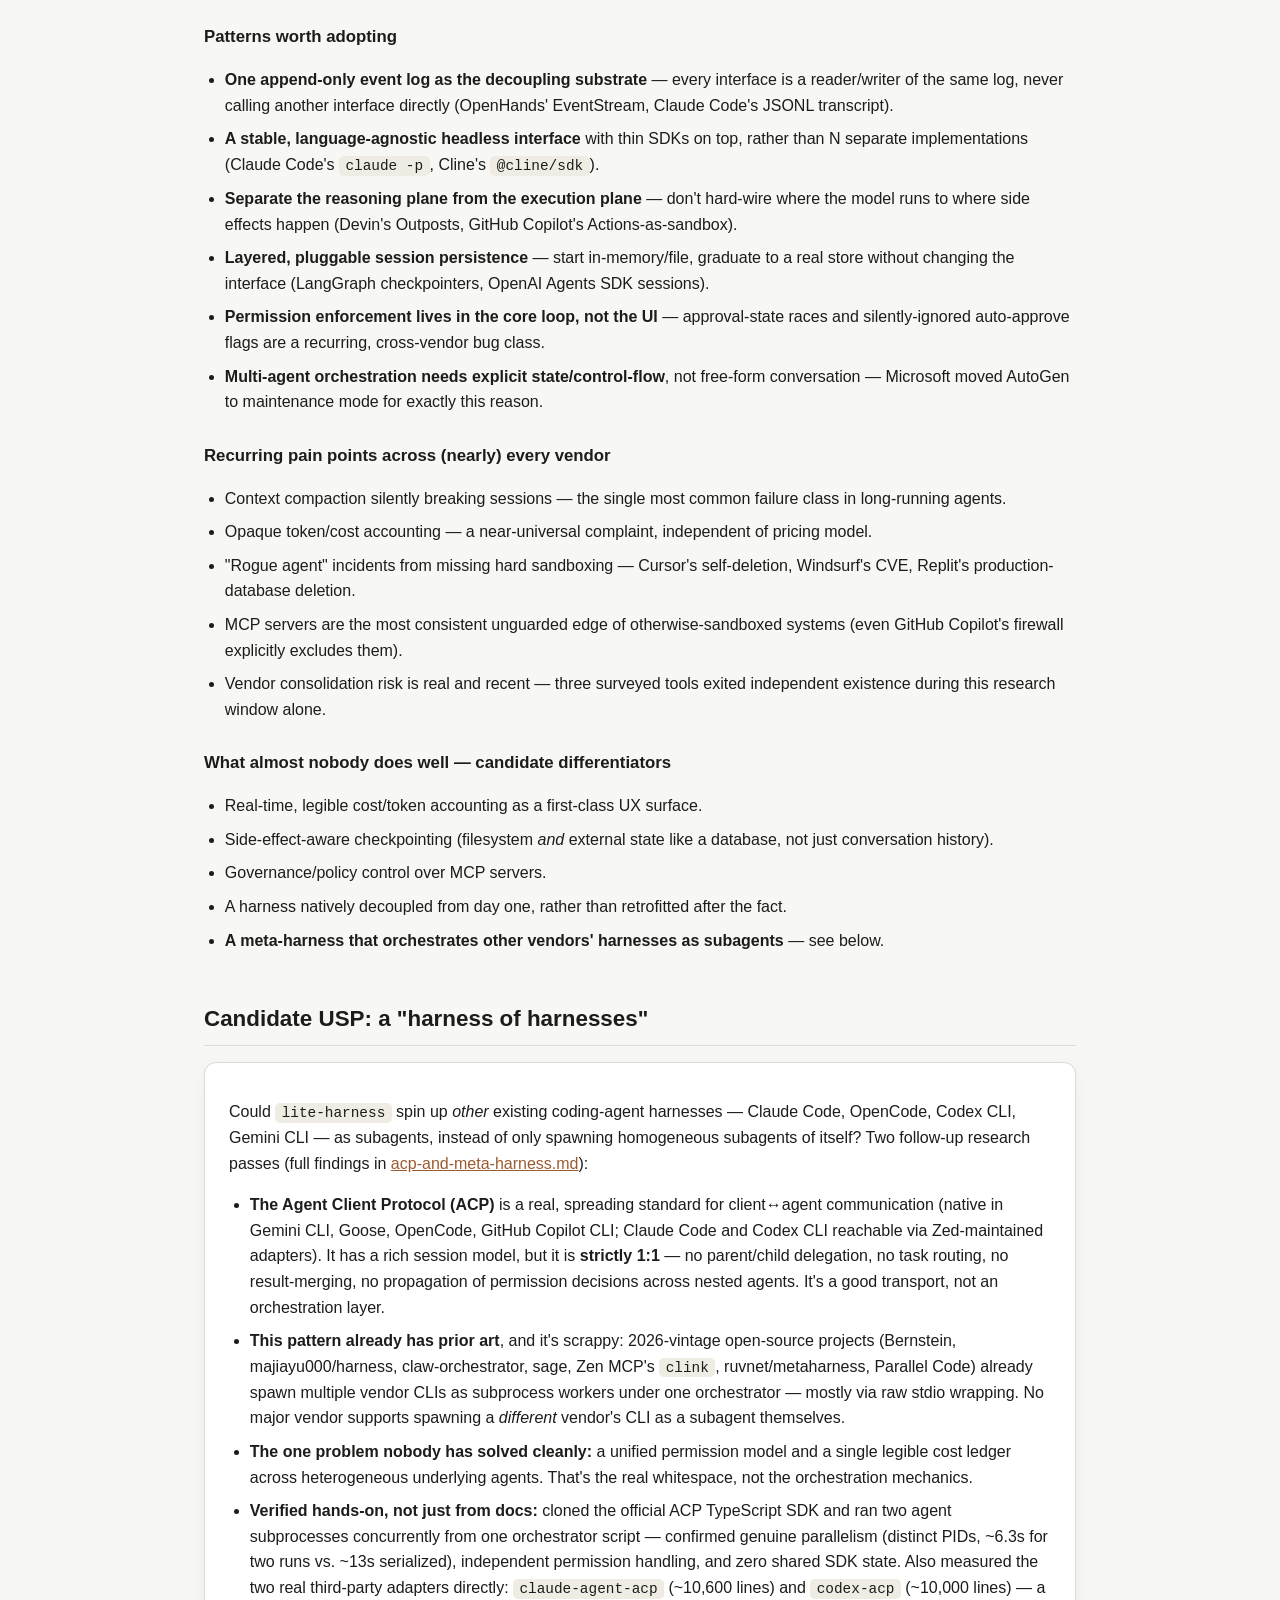
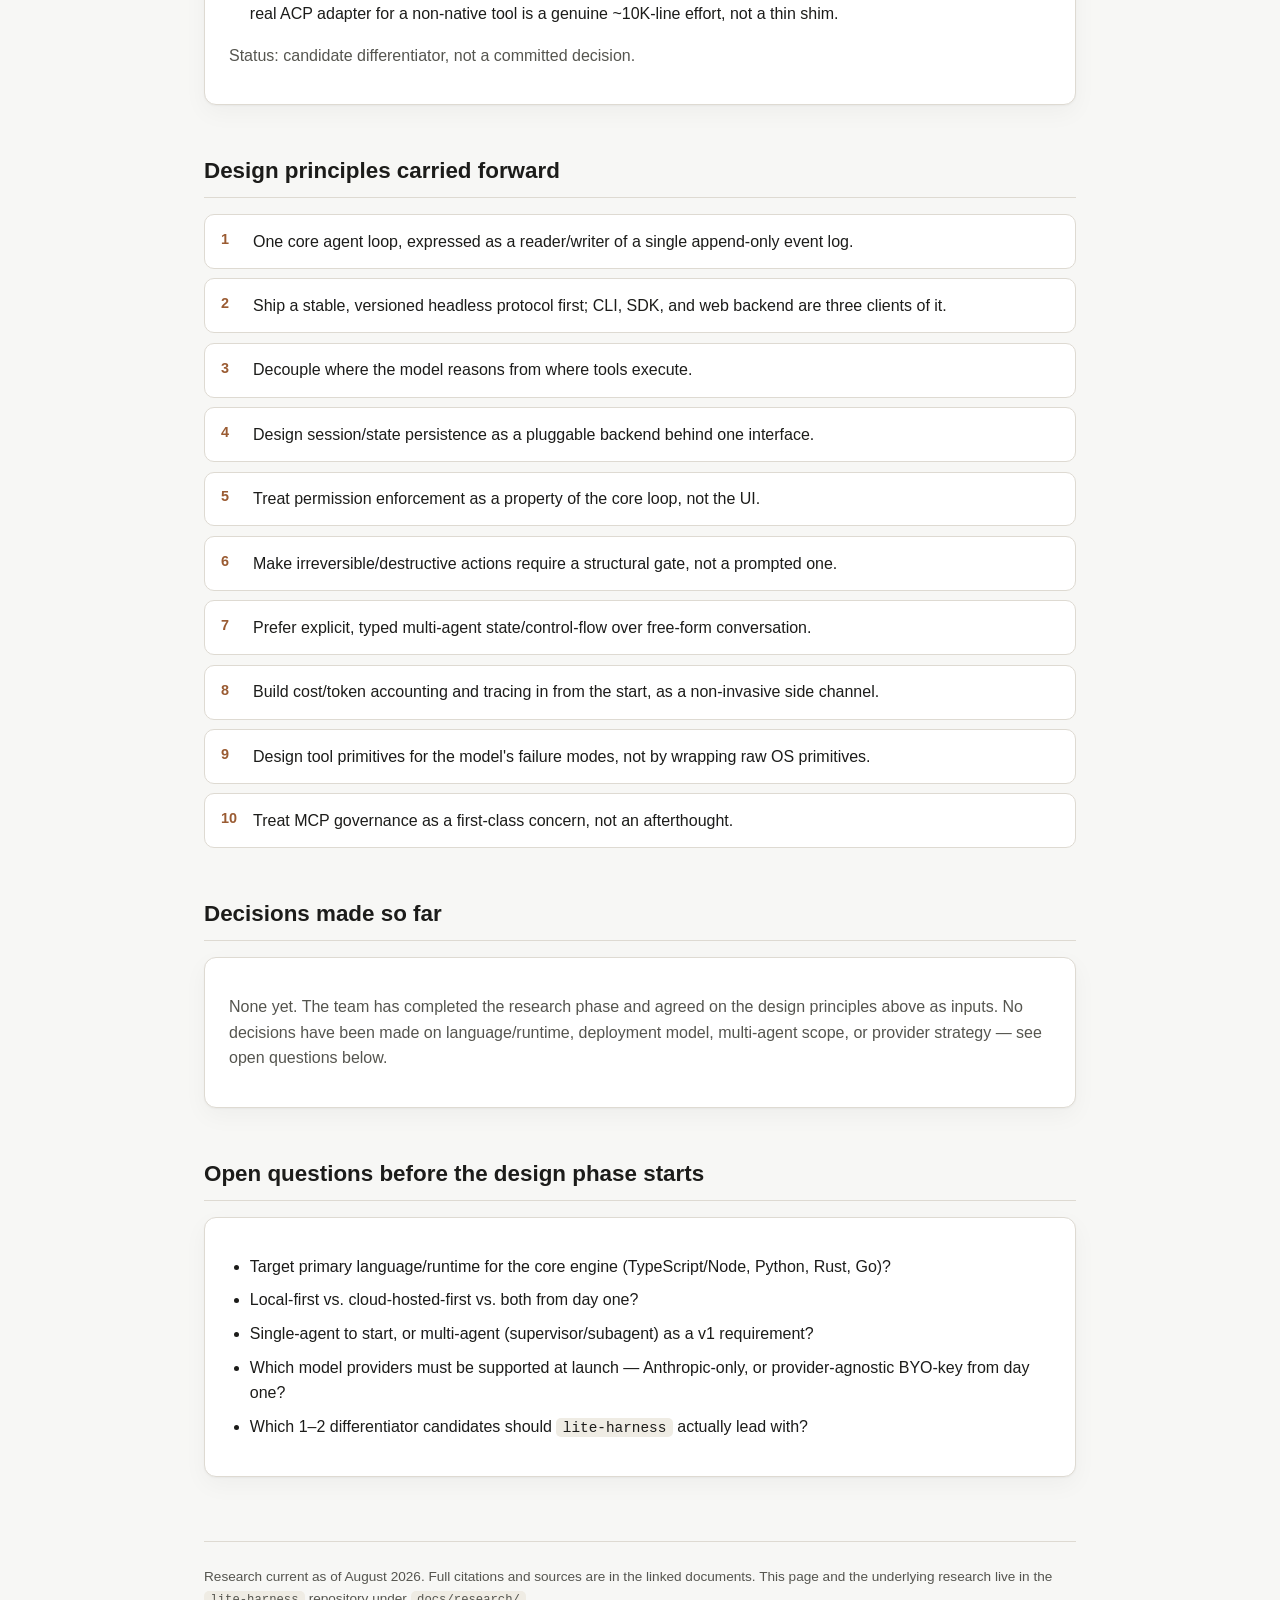
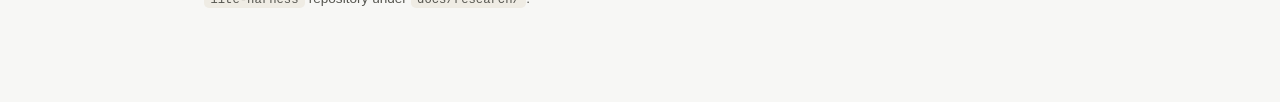
==== commit 4f131891: "Add hands-on ACP verification: concurrent connections + adapter cost Cloned the official ACP TypeScr" ====
--- a/docs/index.html
+++ b/docs/index.html
@@ -355,6 +355,7 @@
         <li><strong>The Agent Client Protocol (ACP)</strong> is a real, spreading standard for client↔agent communication (native in Gemini CLI, Goose, OpenCode, GitHub Copilot CLI; Claude Code and Codex CLI reachable via Zed-maintained adapters). It has a rich session model, but it is <strong>strictly 1:1</strong> — no parent/child delegation, no task routing, no result-merging, no propagation of permission decisions across nested agents. It's a good transport, not an orchestration layer.</li>
         <li><strong>This pattern already has prior art</strong>, and it's scrappy: 2026-vintage open-source projects (Bernstein, majiayu000/harness, claw-orchestrator, sage, Zen MCP's <code>clink</code>, ruvnet/metaharness, Parallel Code) already spawn multiple vendor CLIs as subprocess workers under one orchestrator — mostly via raw stdio wrapping. No major vendor supports spawning a <em>different</em> vendor's CLI as a subagent themselves.</li>
         <li><strong>The one problem nobody has solved cleanly:</strong> a unified permission model and a single legible cost ledger across heterogeneous underlying agents. That's the real whitespace, not the orchestration mechanics.</li>
+        <li><strong>Verified hands-on, not just from docs:</strong> cloned the official ACP TypeScript SDK and ran two agent subprocesses concurrently from one orchestrator script — confirmed genuine parallelism (distinct PIDs, ~6.3s for two runs vs. ~13s serialized), independent permission handling, and zero shared SDK state. Also measured the two real third-party adapters directly: <code>claude-agent-acp</code> (~10,600 lines) and <code>codex-acp</code> (~10,000 lines) — a real ACP adapter for a non-native tool is a genuine ~10K-line effort, not a thin shim.</li>
       </ul>
       <p class="dim">Status: candidate differentiator, not a committed decision.</p>
     </div>
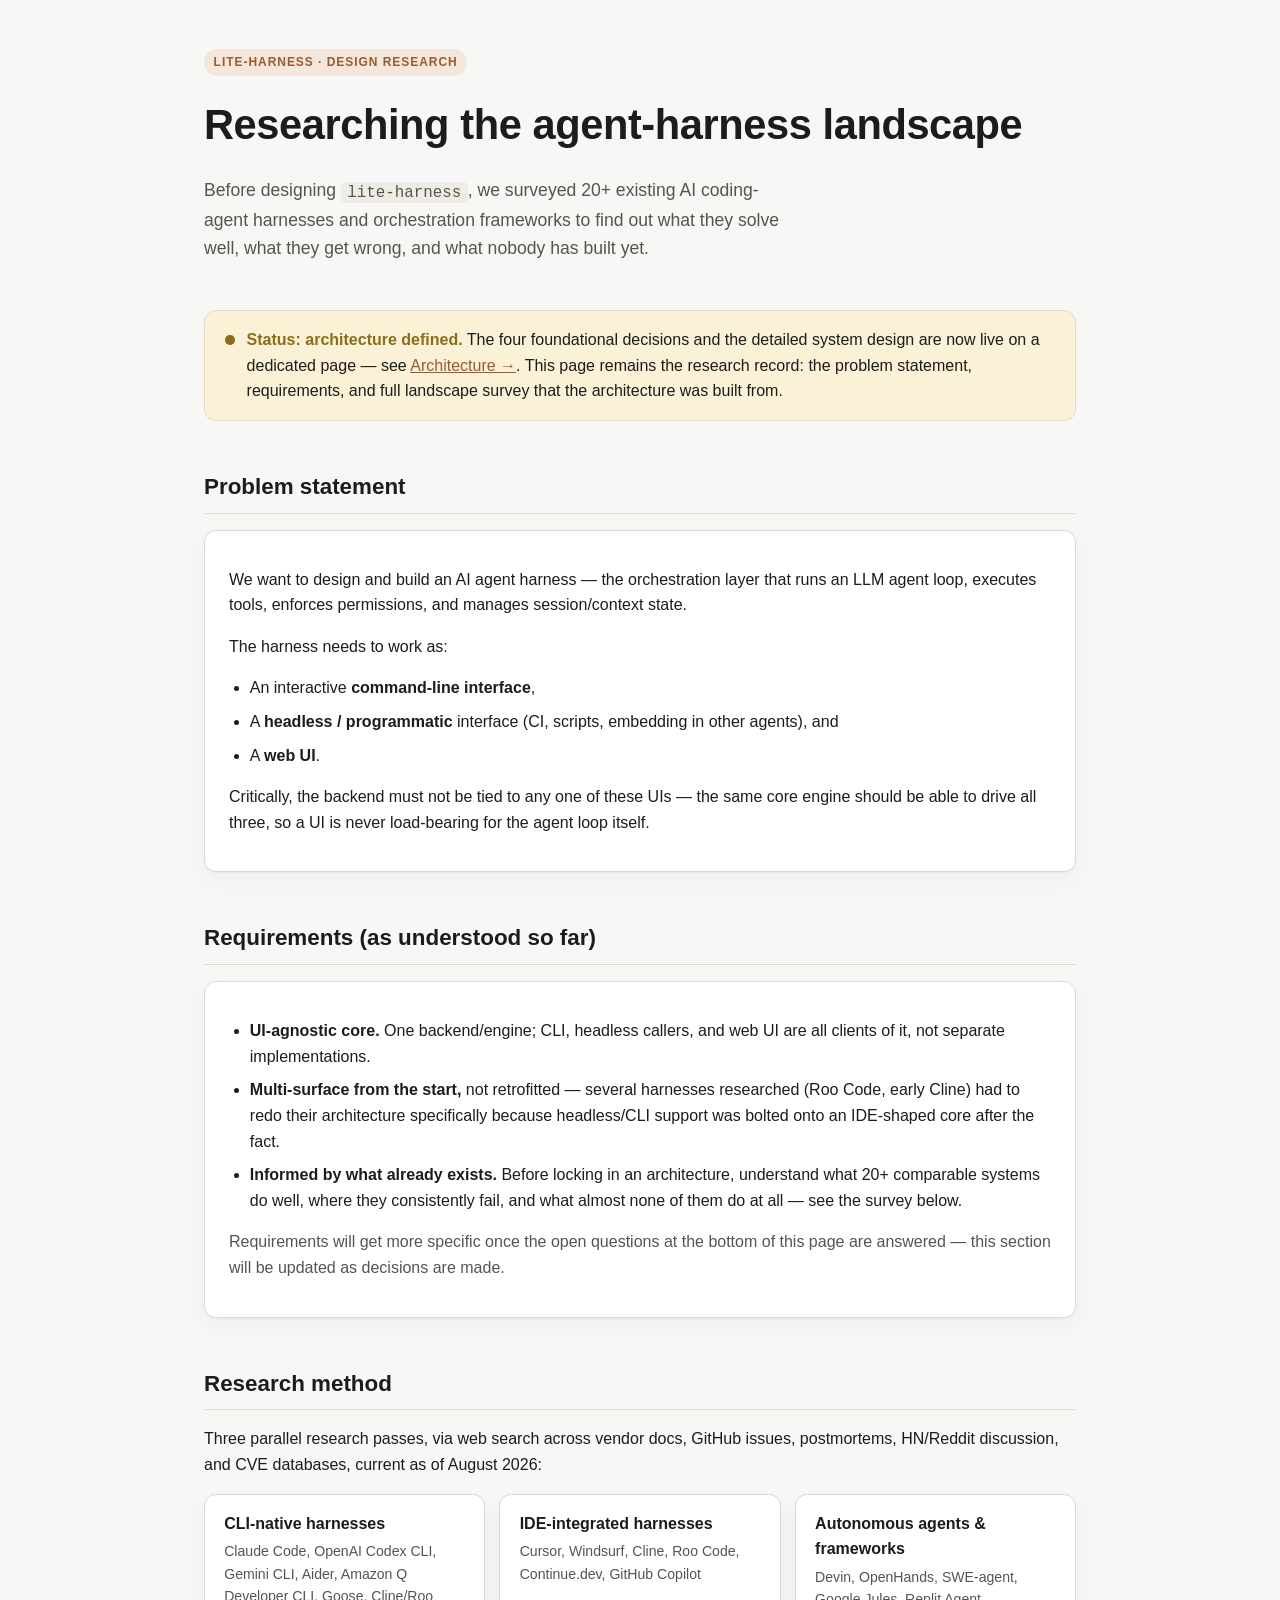
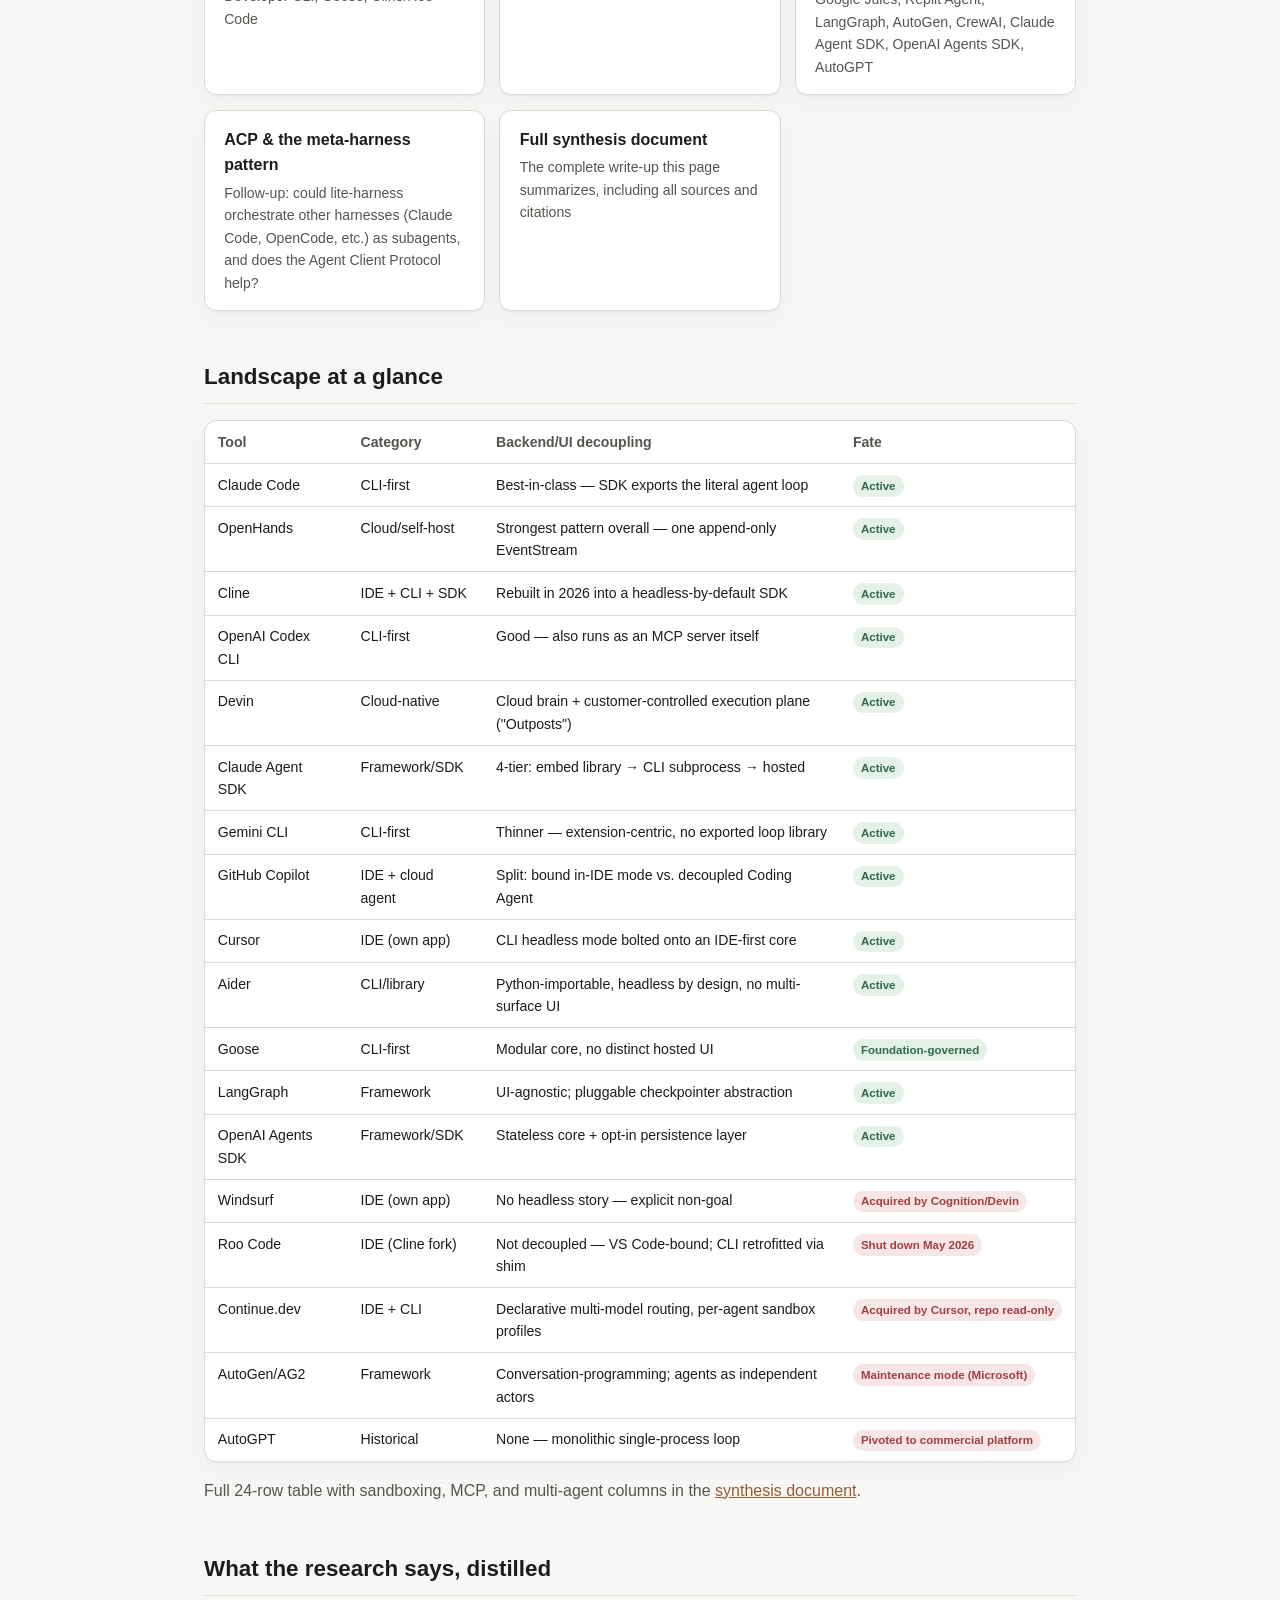
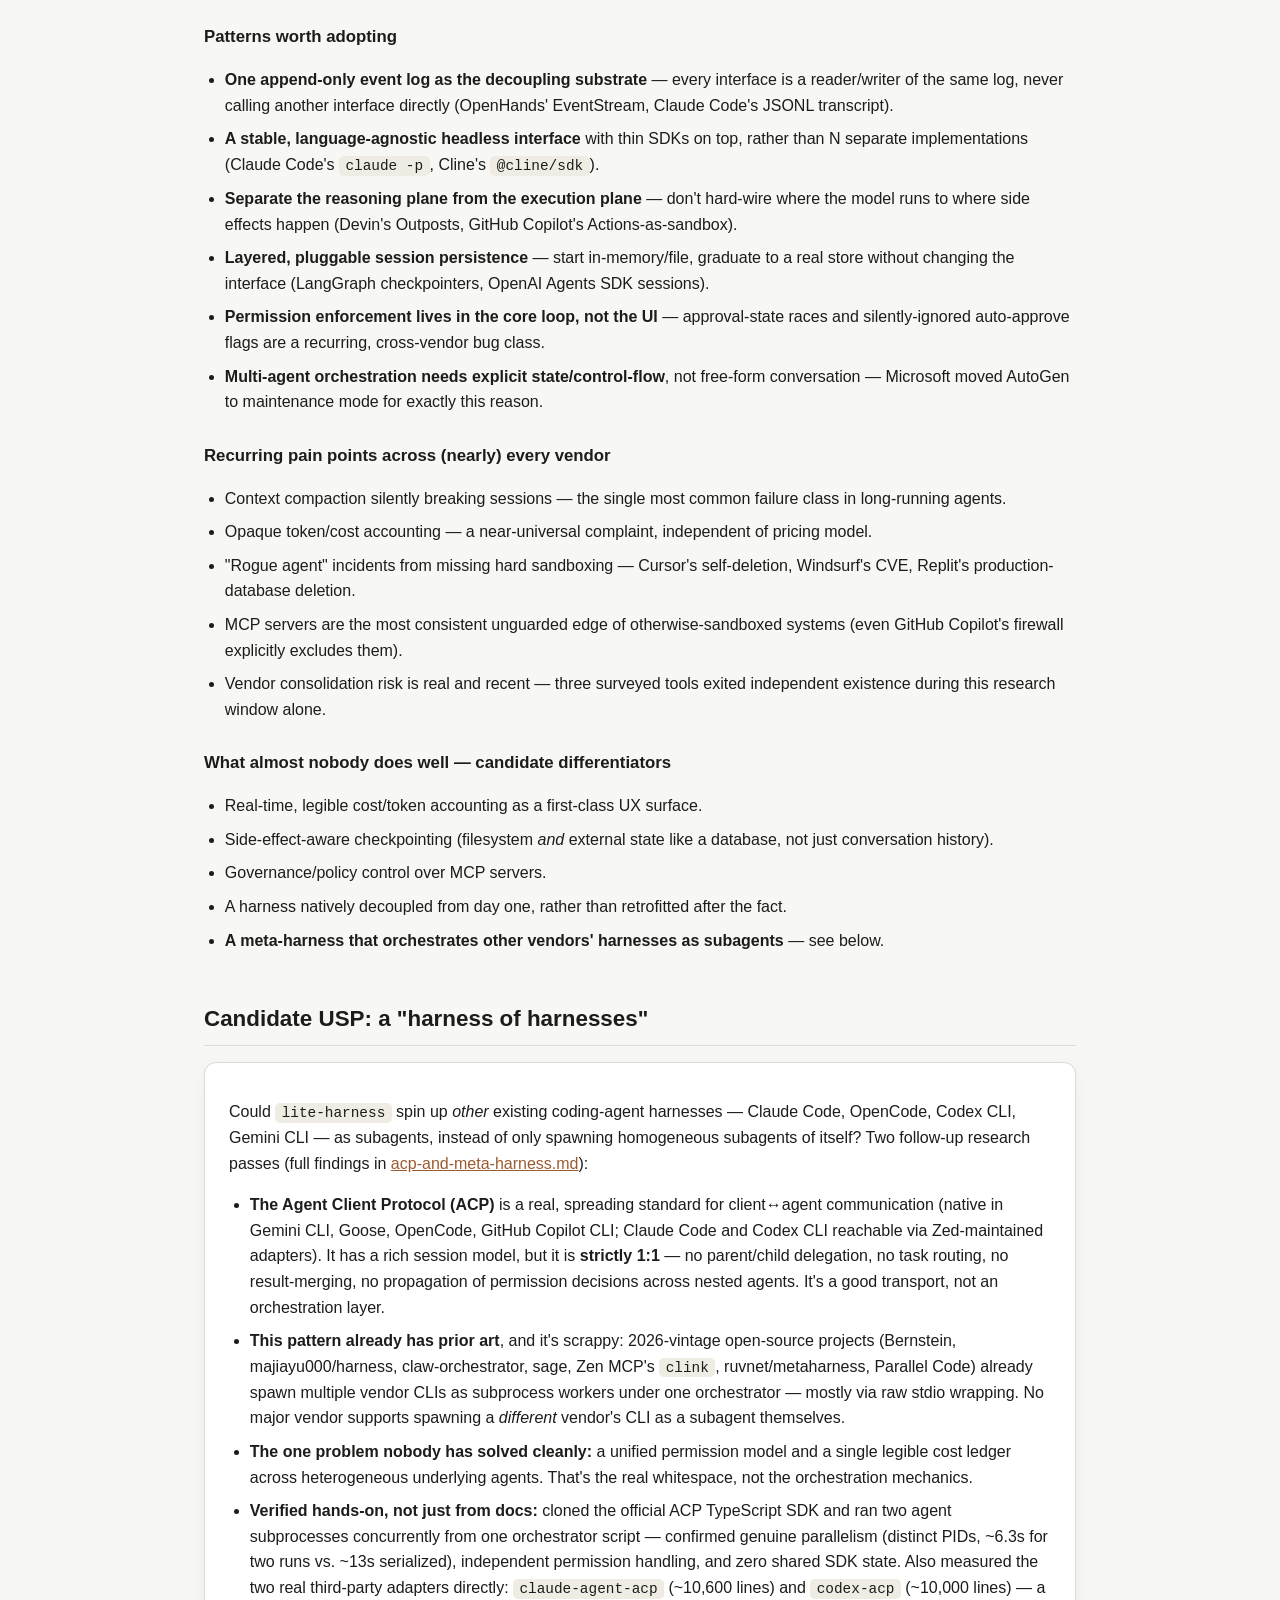
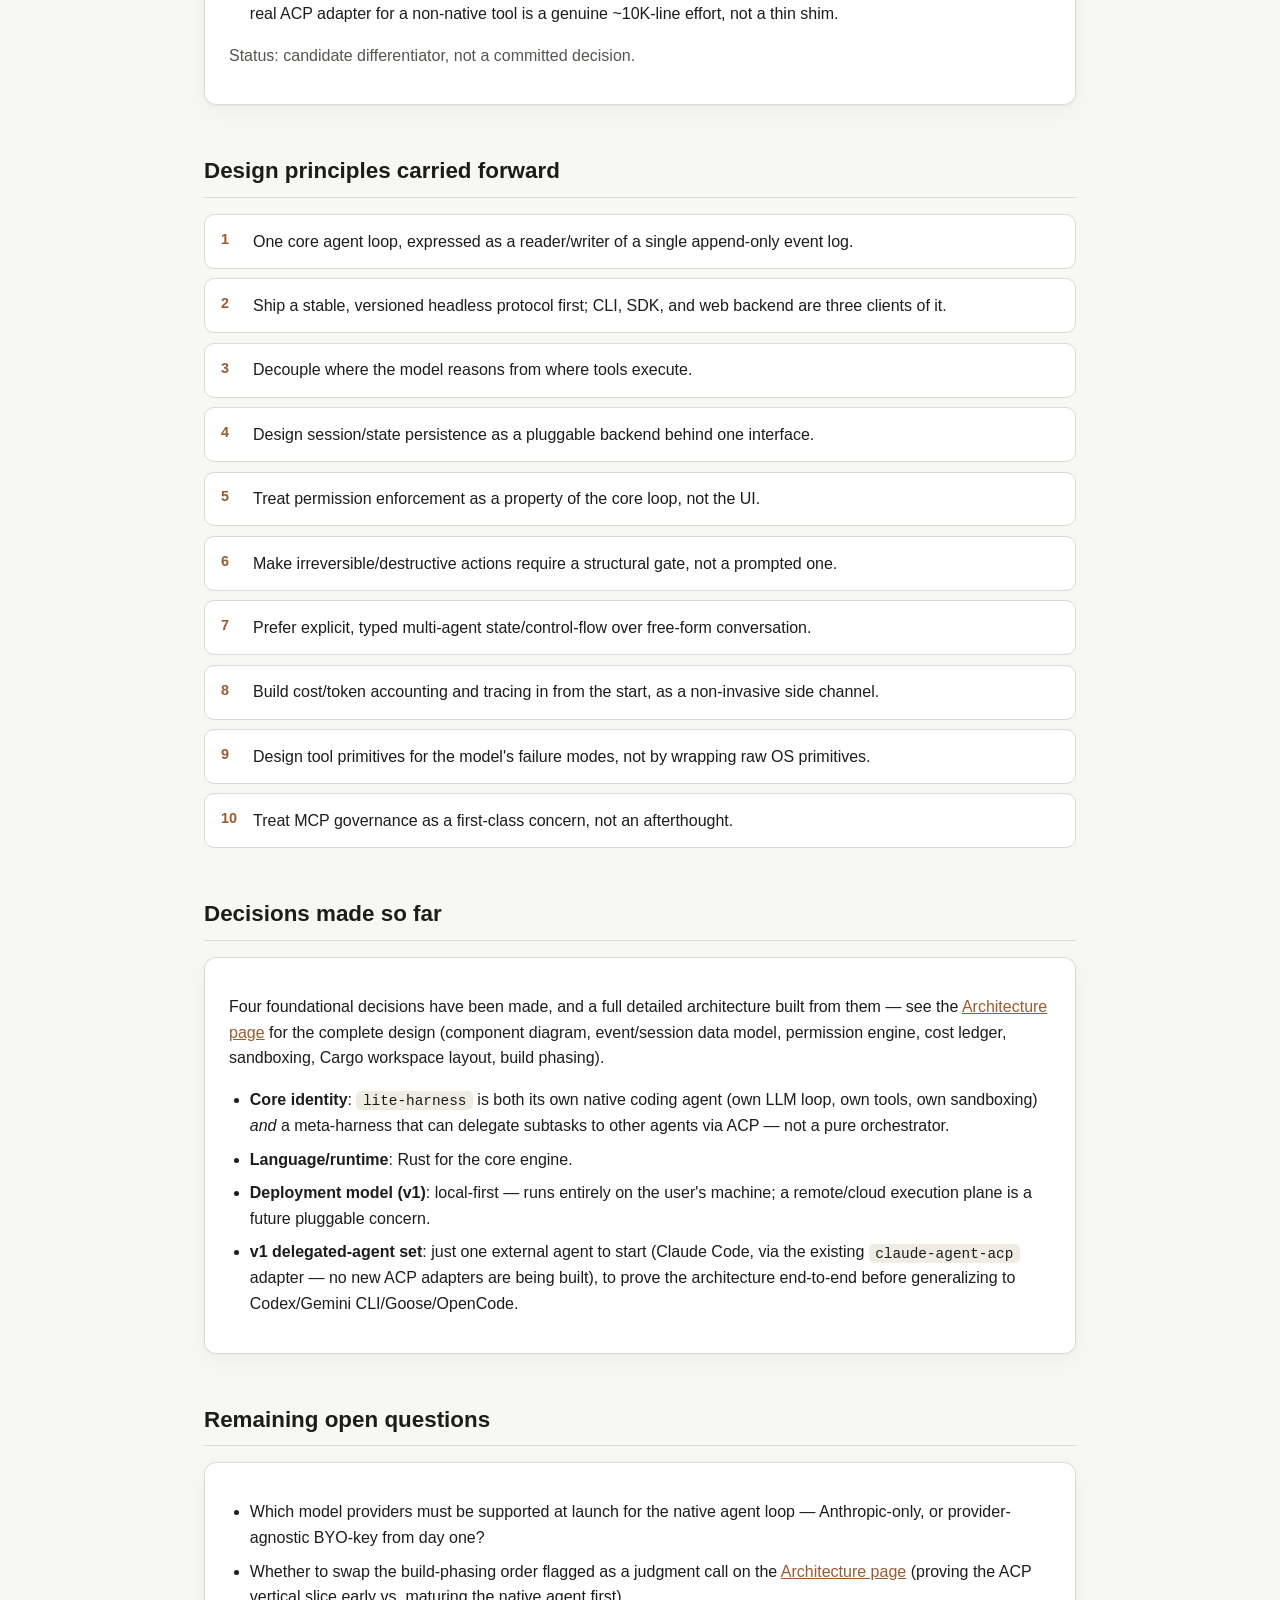
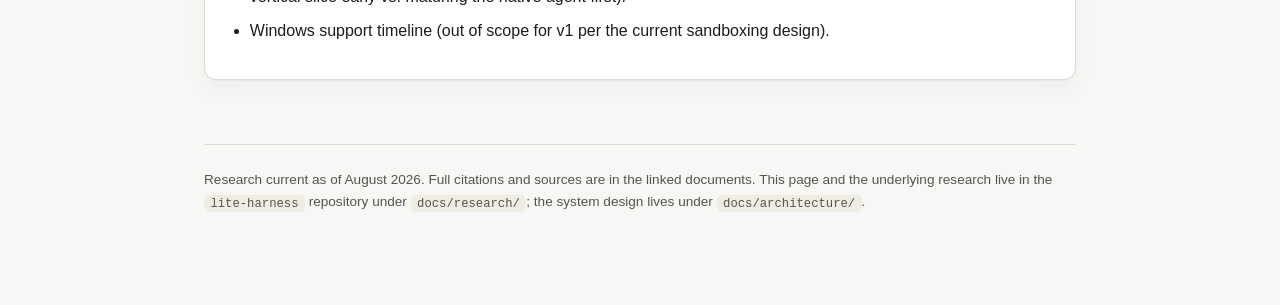
==== commit 16bb51ad: "Add detailed system architecture as a dedicated GitHub Pages page Design the full lite-harness archi" ====
--- a/docs/index.html
+++ b/docs/index.html
@@ -226,7 +226,7 @@
   <div class="status-banner">
     <div class="dot"></div>
     <div>
-      <strong>Status: research phase.</strong> No architecture decisions have been made yet. This page presents the problem statement, the requirements as understood so far, and the full landscape survey. Open questions that still need answers before the design phase starts are listed at the bottom.
+      <strong>Status: architecture defined.</strong> The four foundational decisions and the detailed system design are now live on a dedicated page — see <a href="architecture/index.html">Architecture &rarr;</a>. This page remains the research record: the problem statement, requirements, and full landscape survey that the architecture was built from.
     </div>
   </div>
 
@@ -380,25 +380,29 @@
   <section>
     <h2>Decisions made so far</h2>
     <div class="card">
-      <p class="dim">None yet. The team has completed the research phase and agreed on the design principles above as inputs. No decisions have been made on language/runtime, deployment model, multi-agent scope, or provider strategy — see open questions below.</p>
-    </div>
-  </section>
-
-  <section>
-    <h2>Open questions before the design phase starts</h2>
+      <p>Four foundational decisions have been made, and a full detailed architecture built from them — see the <a href="architecture/index.html">Architecture page</a> for the complete design (component diagram, event/session data model, permission engine, cost ledger, sandboxing, Cargo workspace layout, build phasing).</p>
+      <ul>
+        <li><strong>Core identity</strong>: <code>lite-harness</code> is both its own native coding agent (own LLM loop, own tools, own sandboxing) <em>and</em> a meta-harness that can delegate subtasks to other agents via ACP — not a pure orchestrator.</li>
+        <li><strong>Language/runtime</strong>: Rust for the core engine.</li>
+        <li><strong>Deployment model (v1)</strong>: local-first — runs entirely on the user's machine; a remote/cloud execution plane is a future pluggable concern.</li>
+        <li><strong>v1 delegated-agent set</strong>: just one external agent to start (Claude Code, via the existing <code>claude-agent-acp</code> adapter — no new ACP adapters are being built), to prove the architecture end-to-end before generalizing to Codex/Gemini CLI/Goose/OpenCode.</li>
+      </ul>
+    </div>
+  </section>
+
+  <section>
+    <h2>Remaining open questions</h2>
     <div class="card">
       <ul>
-        <li>Target primary language/runtime for the core engine (TypeScript/Node, Python, Rust, Go)?</li>
-        <li>Local-first vs. cloud-hosted-first vs. both from day one?</li>
-        <li>Single-agent to start, or multi-agent (supervisor/subagent) as a v1 requirement?</li>
-        <li>Which model providers must be supported at launch — Anthropic-only, or provider-agnostic BYO-key from day one?</li>
-        <li>Which 1–2 differentiator candidates should <code>lite-harness</code> actually lead with?</li>
+        <li>Which model providers must be supported at launch for the native agent loop — Anthropic-only, or provider-agnostic BYO-key from day one?</li>
+        <li>Whether to swap the build-phasing order flagged as a judgment call on the <a href="architecture/index.html#phasing">Architecture page</a> (proving the ACP vertical slice early vs. maturing the native agent first).</li>
+        <li>Windows support timeline (out of scope for v1 per the current sandboxing design).</li>
       </ul>
     </div>
   </section>
 
   <footer>
-    Research current as of August 2026. Full citations and sources are in the linked documents. This page and the underlying research live in the <code>lite-harness</code> repository under <code>docs/research/</code>.
+    Research current as of August 2026. Full citations and sources are in the linked documents. This page and the underlying research live in the <code>lite-harness</code> repository under <code>docs/research/</code>; the system design lives under <code>docs/architecture/</code>.
   </footer>
 
 </div>
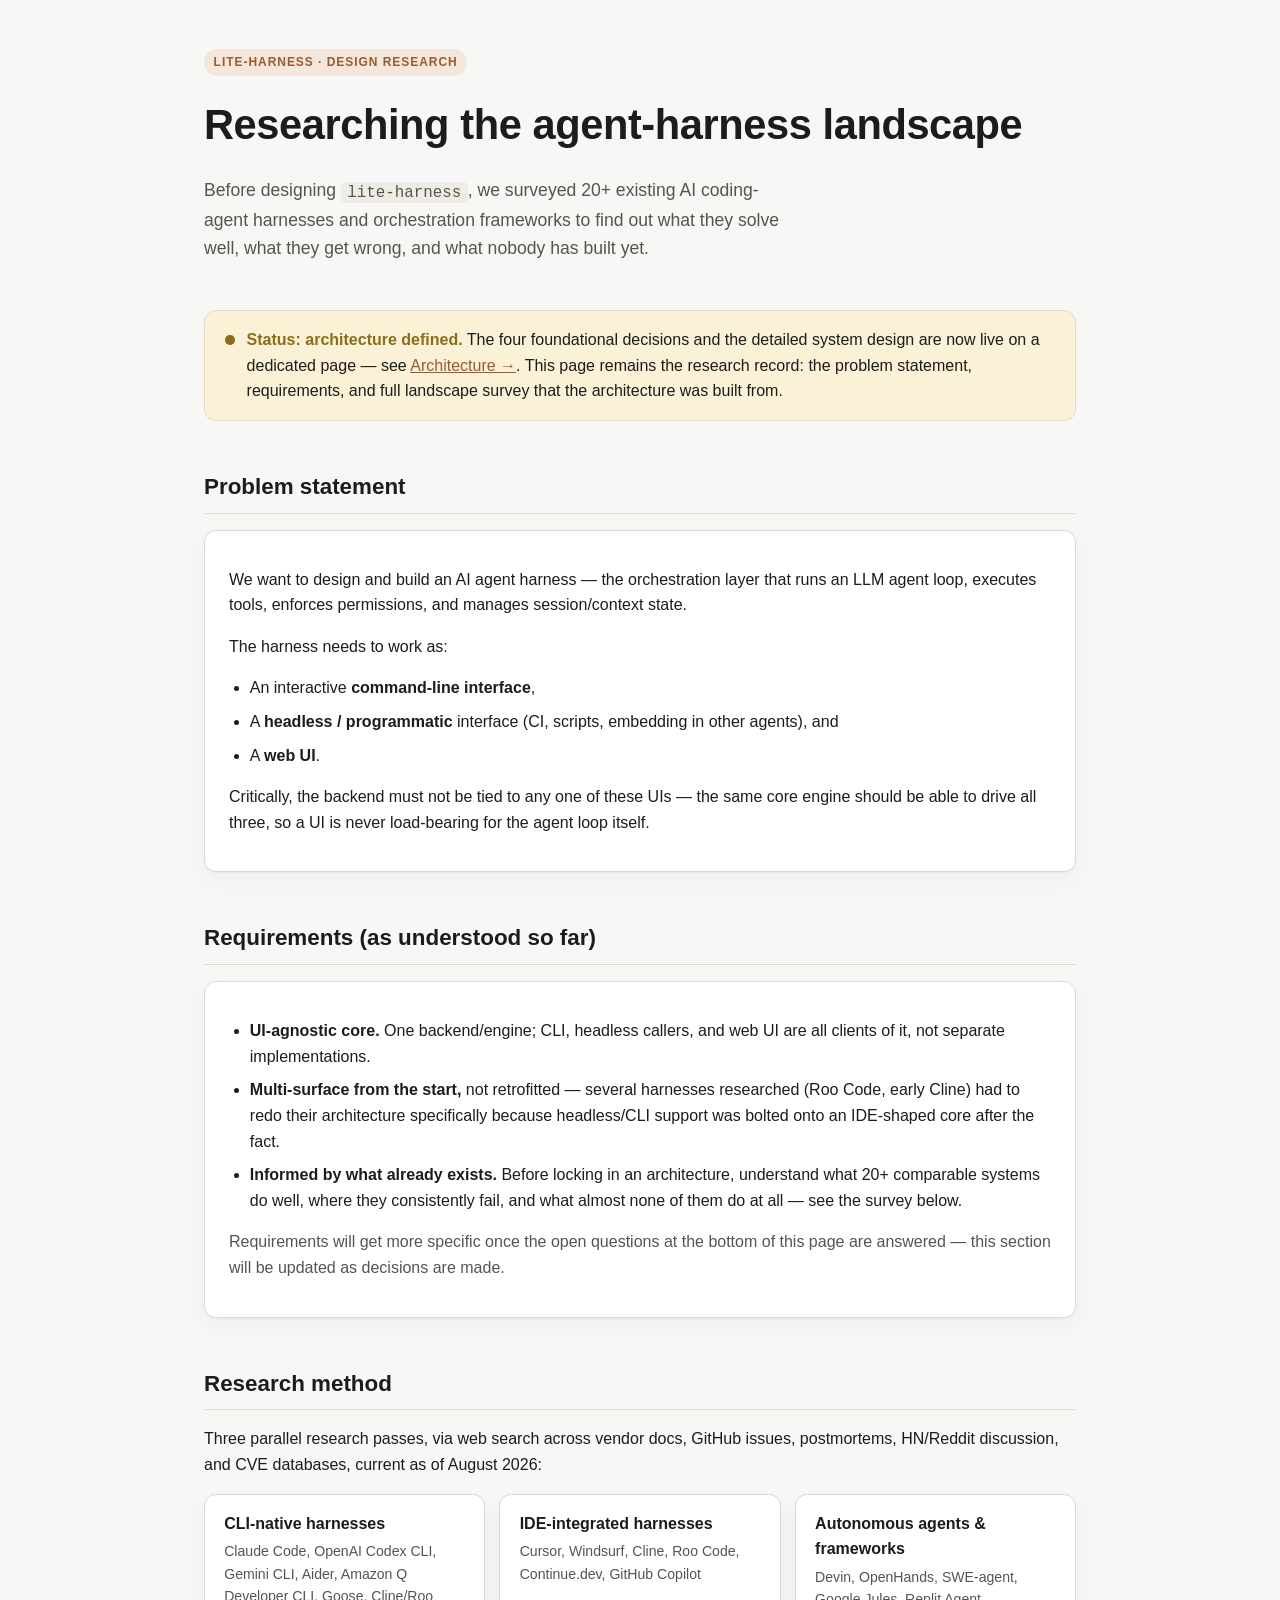
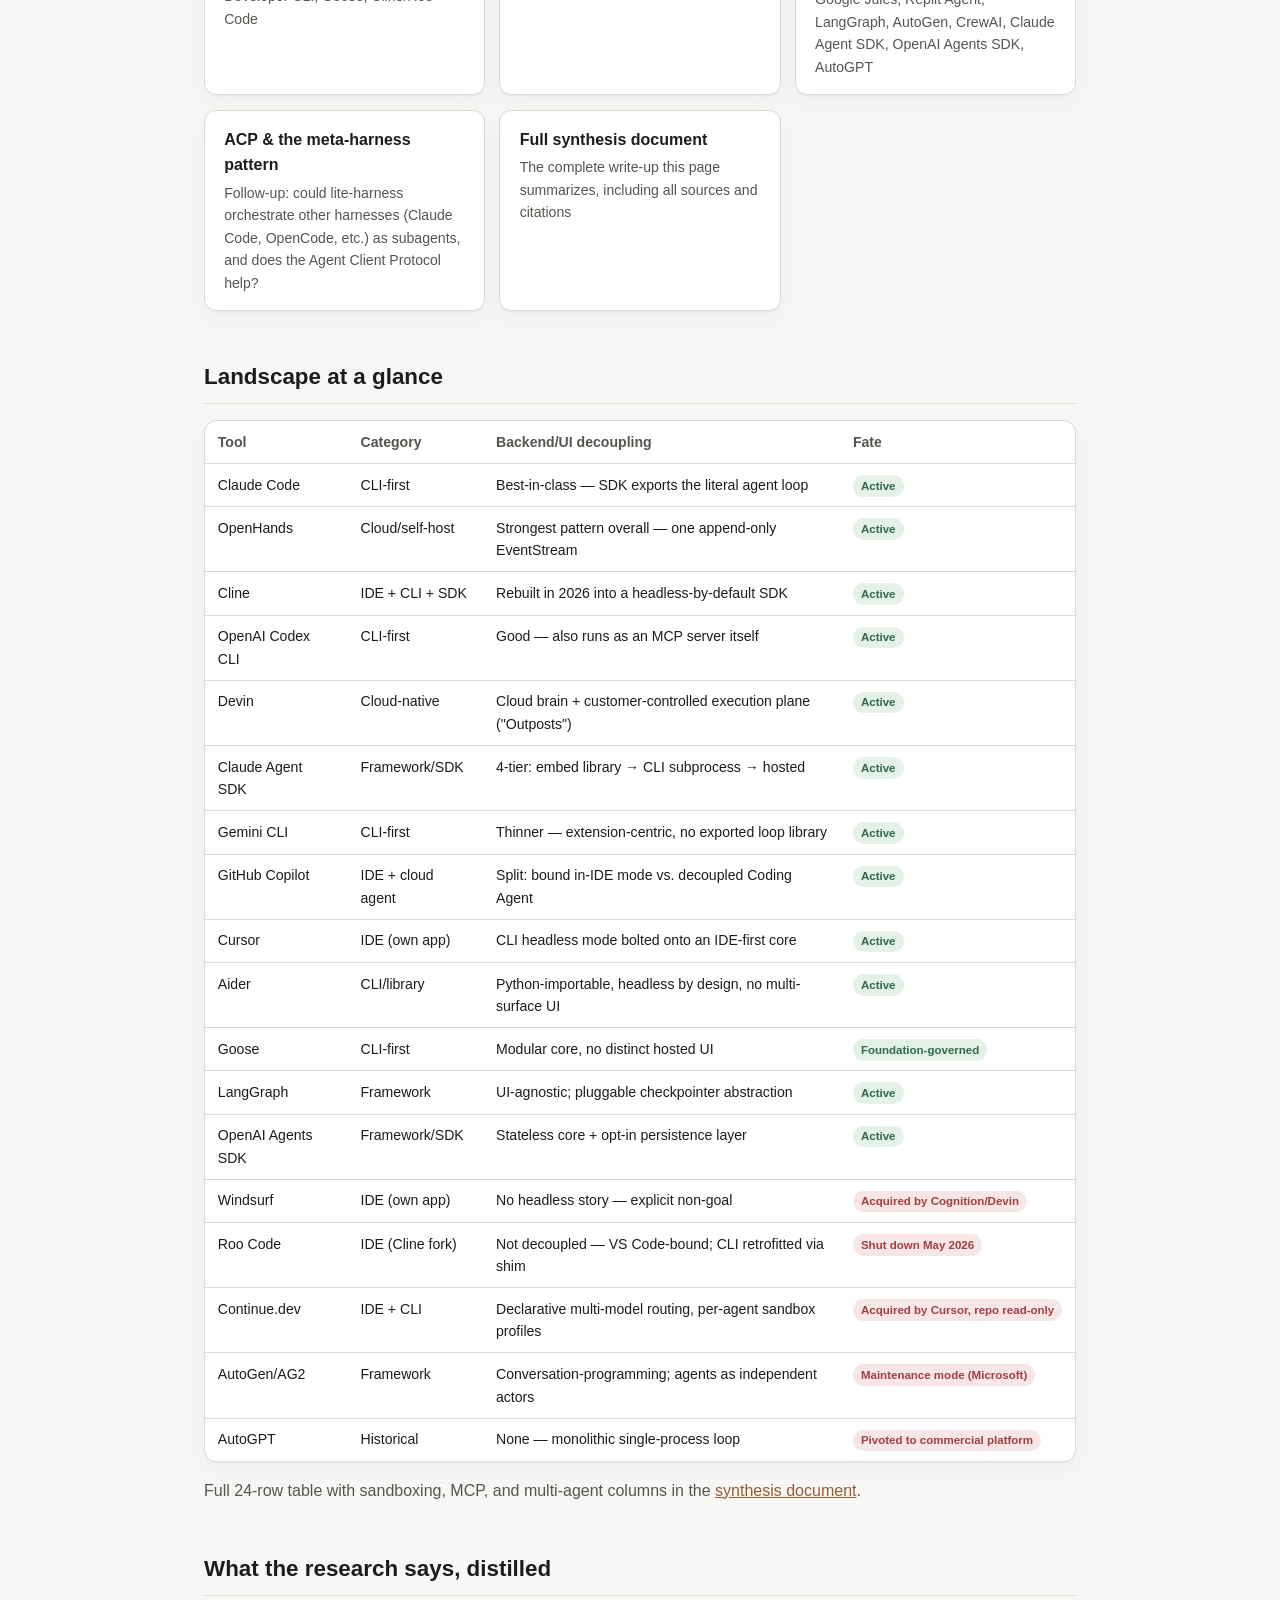
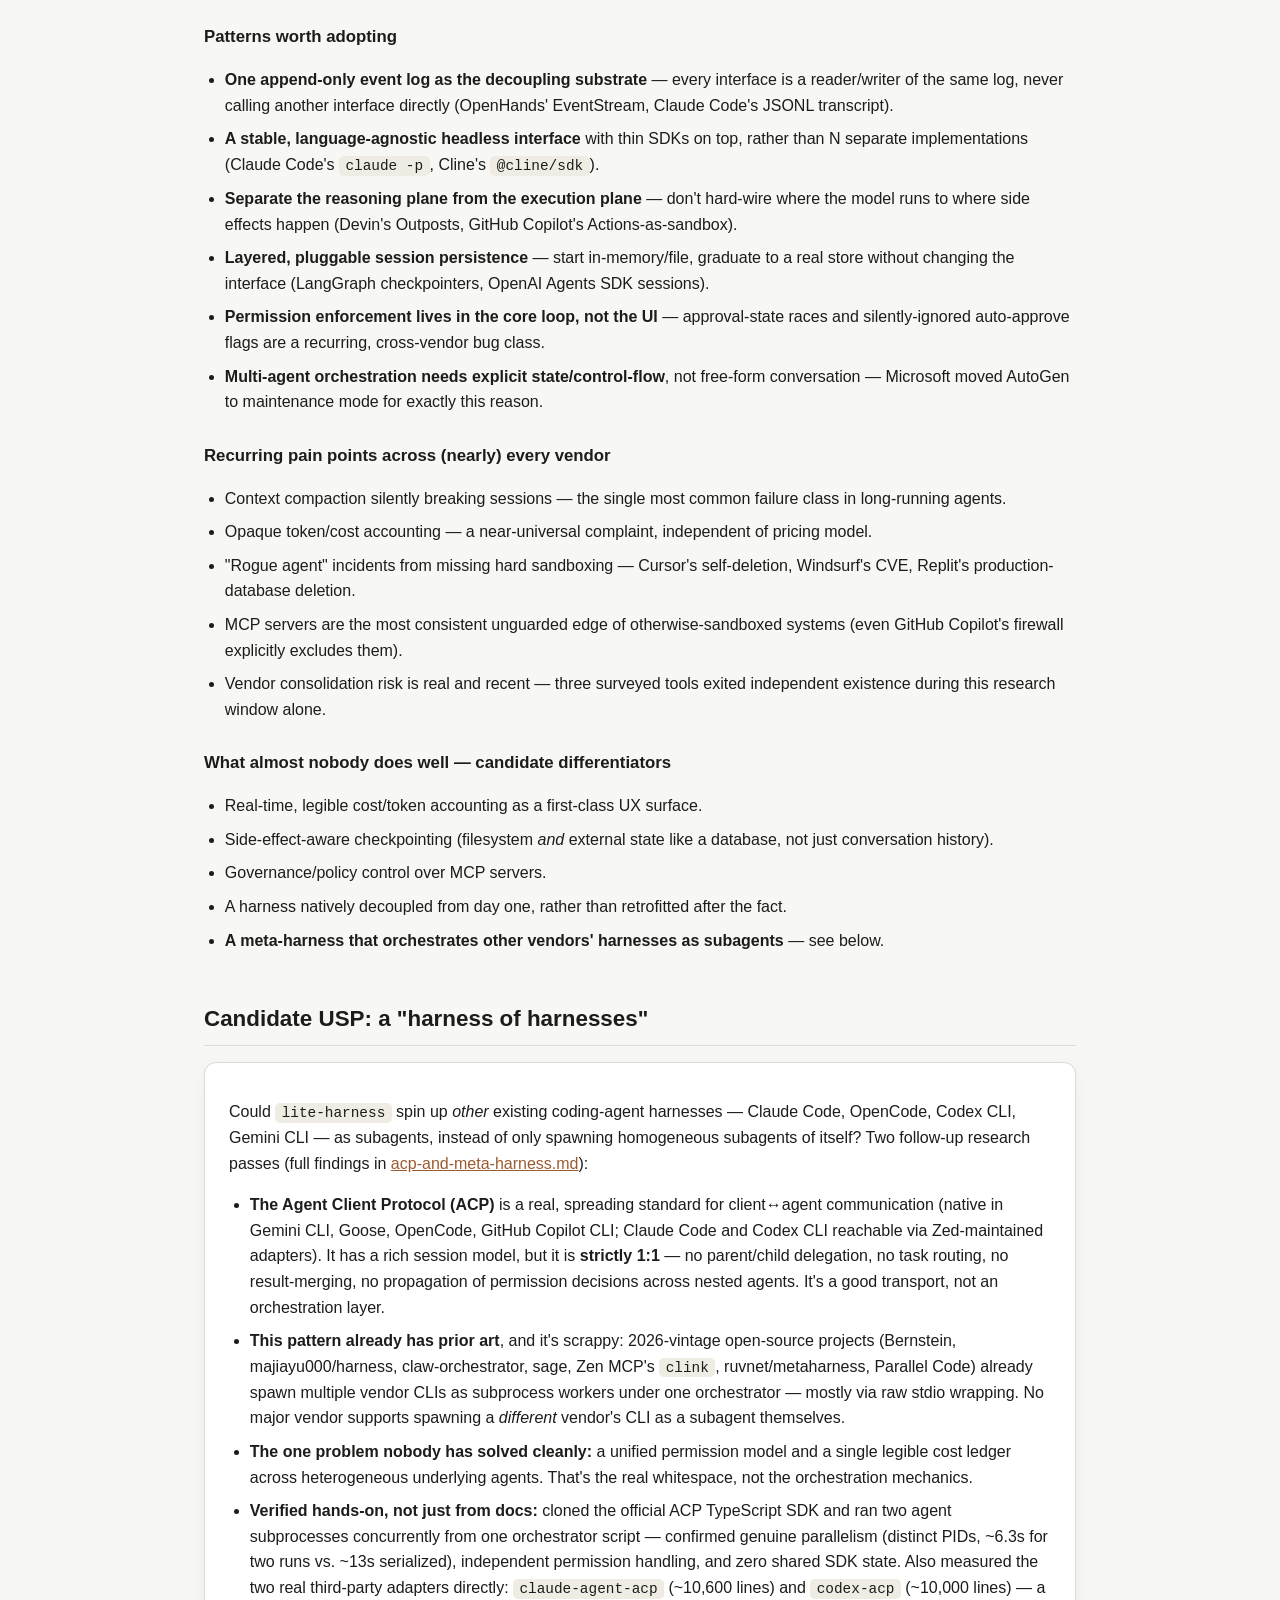
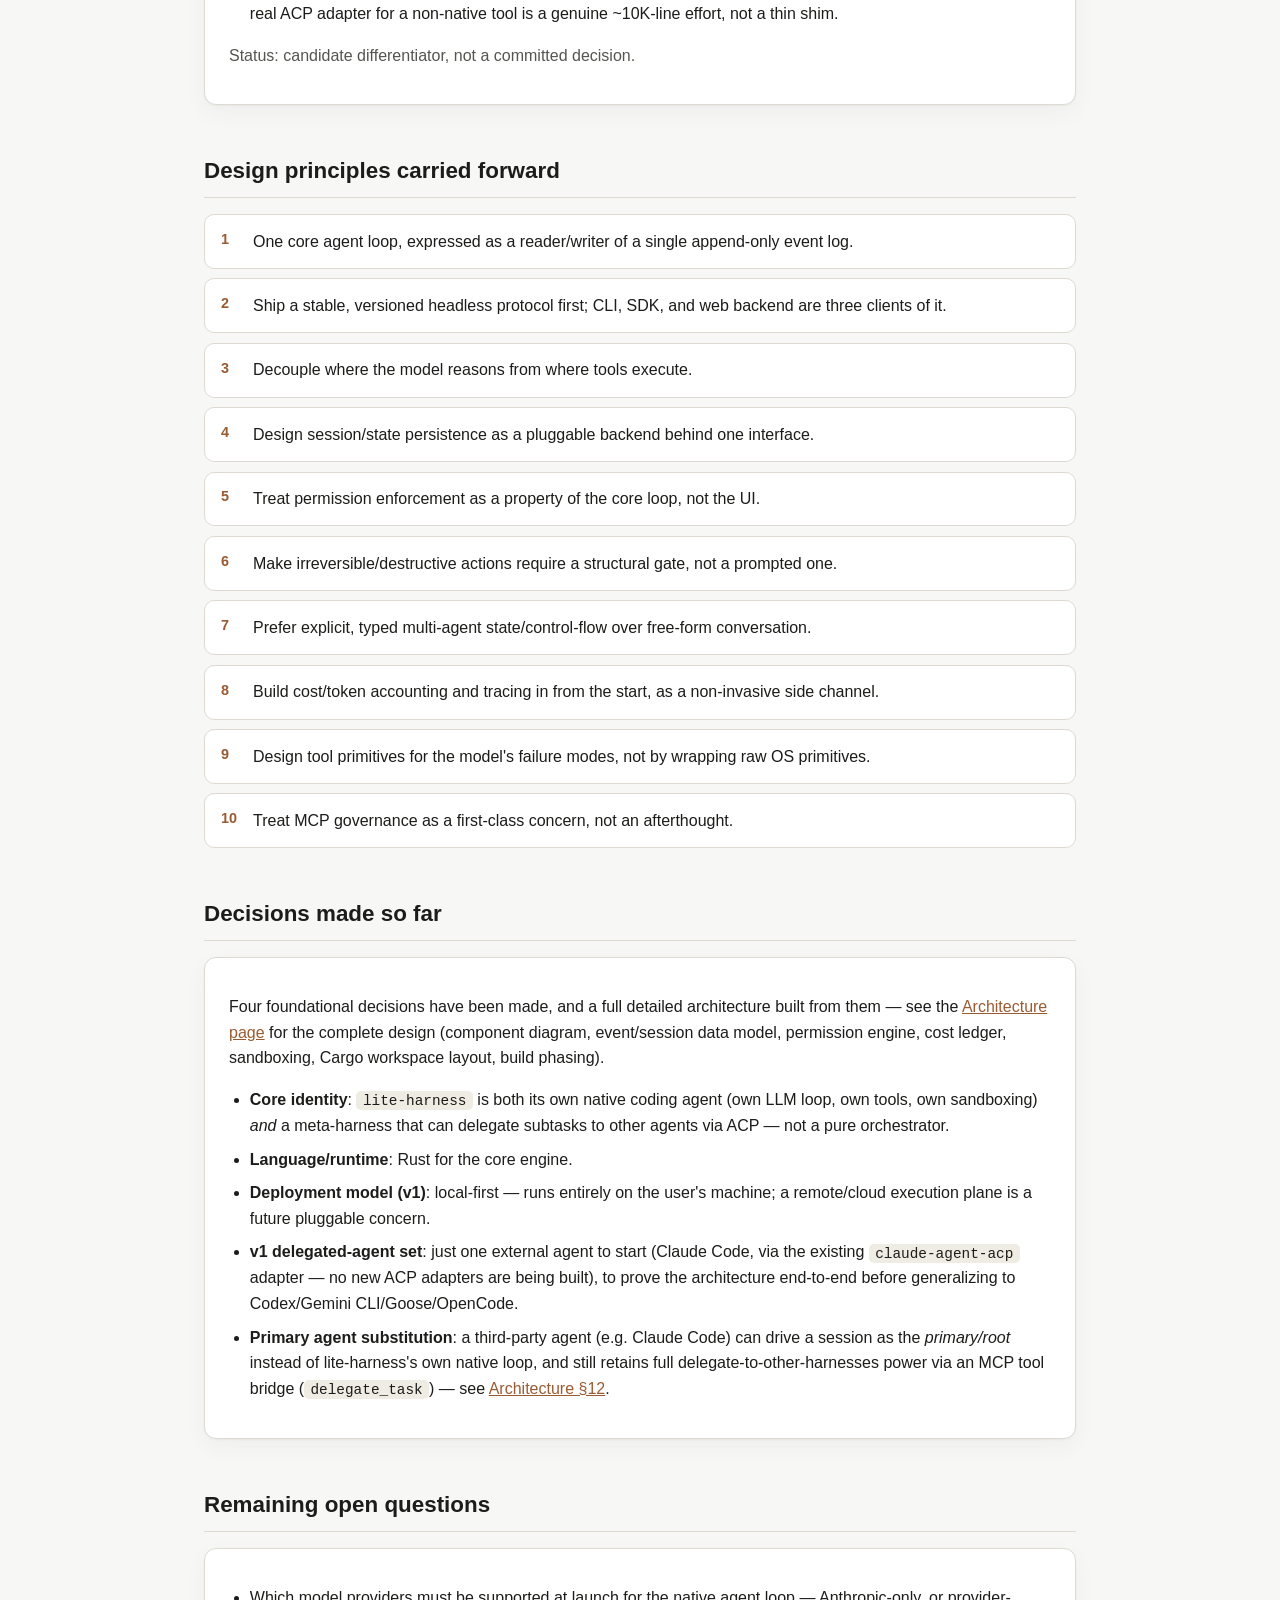
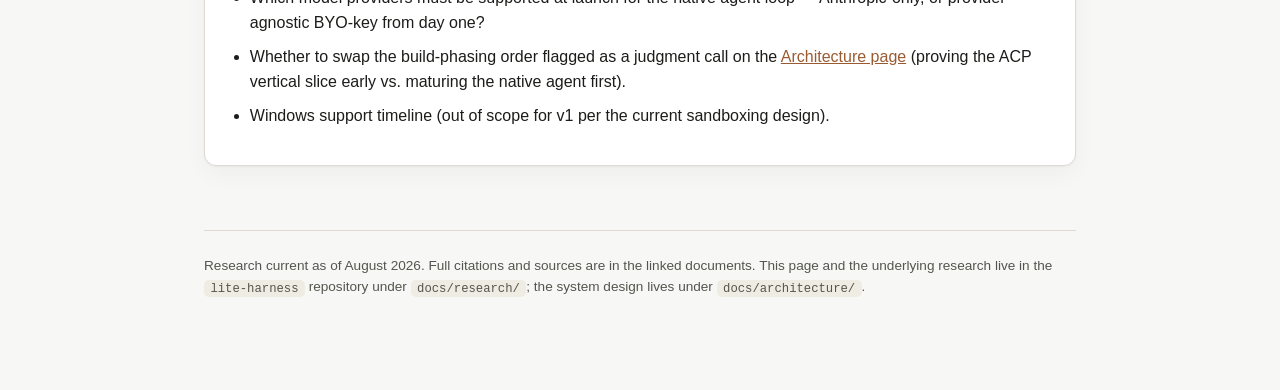
==== commit 0feb5570: "Add primary agent substitution (§12): let any ACP agent drive the root session Extends the architect" ====
--- a/docs/index.html
+++ b/docs/index.html
@@ -386,6 +386,7 @@
         <li><strong>Language/runtime</strong>: Rust for the core engine.</li>
         <li><strong>Deployment model (v1)</strong>: local-first — runs entirely on the user's machine; a remote/cloud execution plane is a future pluggable concern.</li>
         <li><strong>v1 delegated-agent set</strong>: just one external agent to start (Claude Code, via the existing <code>claude-agent-acp</code> adapter — no new ACP adapters are being built), to prove the architecture end-to-end before generalizing to Codex/Gemini CLI/Goose/OpenCode.</li>
+        <li><strong>Primary agent substitution</strong>: a third-party agent (e.g. Claude Code) can drive a session as the <em>primary/root</em> instead of lite-harness's own native loop, and still retains full delegate-to-other-harnesses power via an MCP tool bridge (<code>delegate_task</code>) — see <a href="architecture/index.html#primary">Architecture &sect;12</a>.</li>
       </ul>
     </div>
   </section>
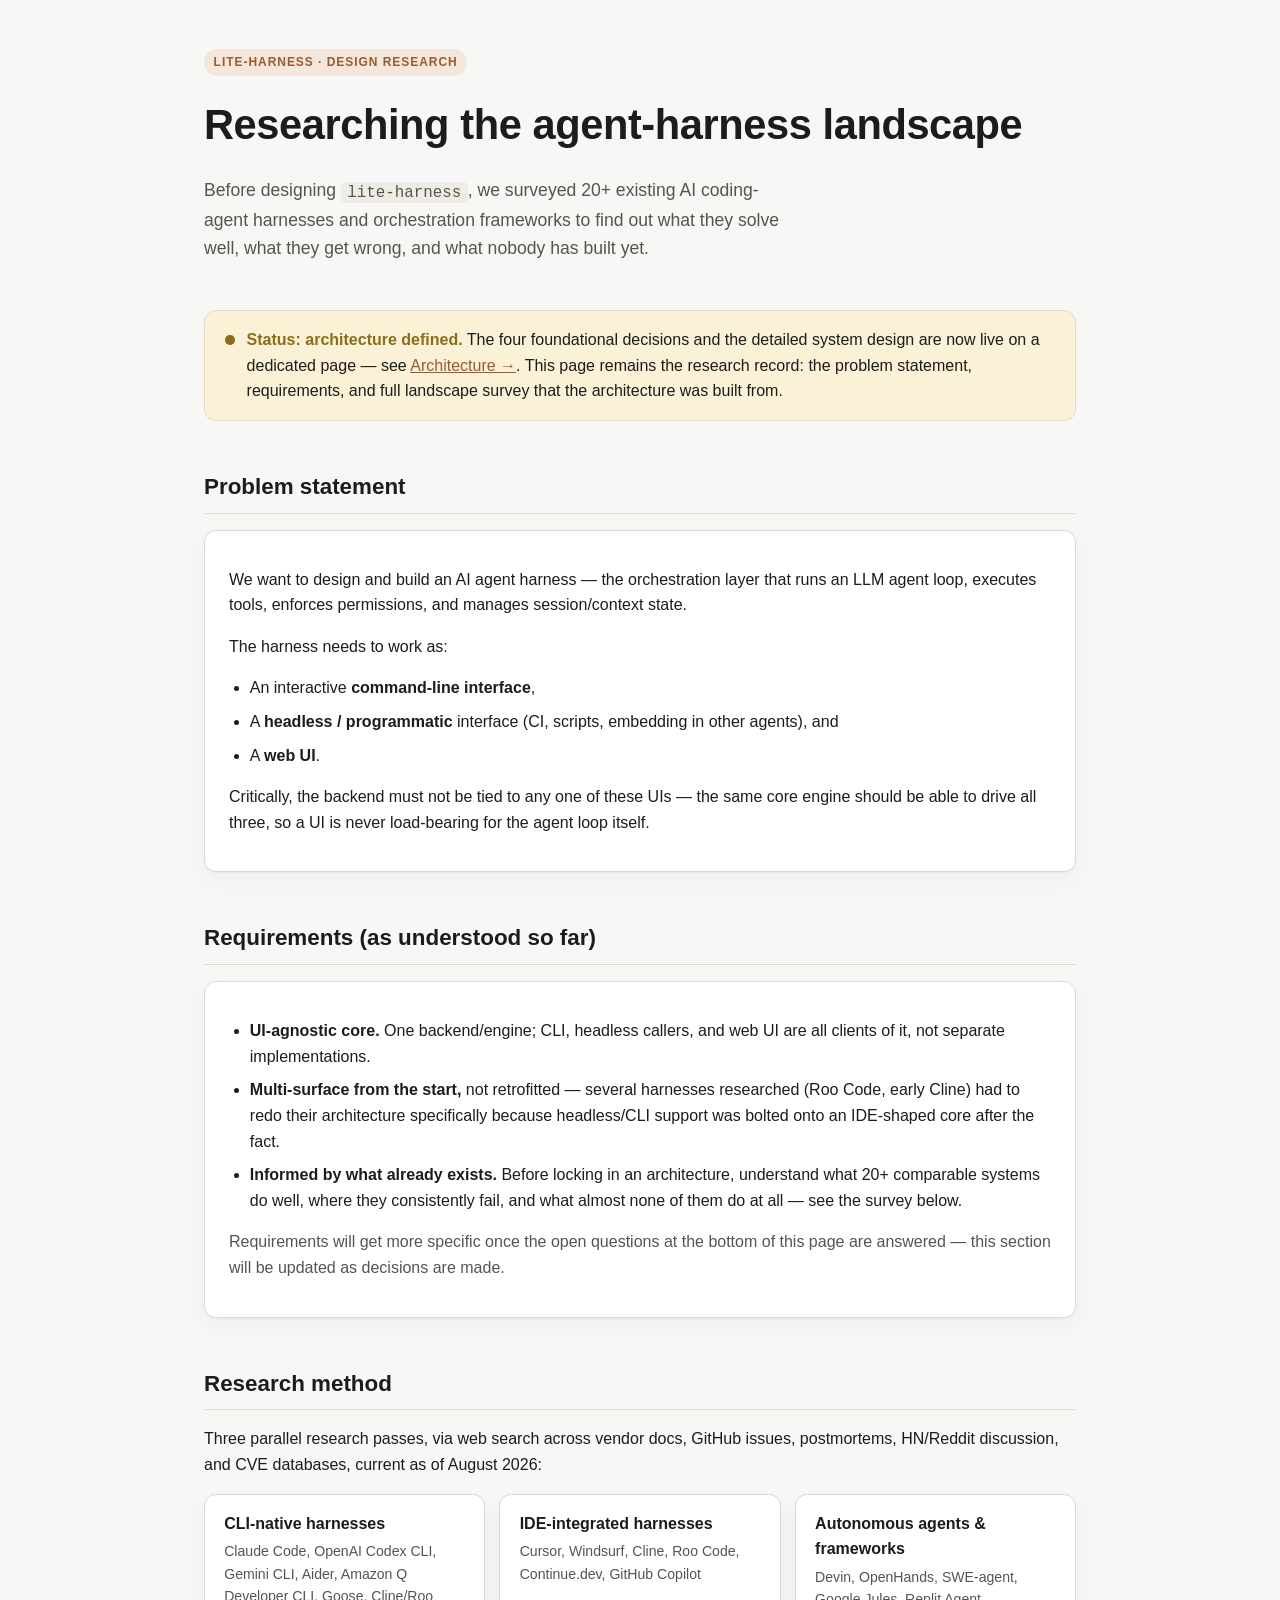
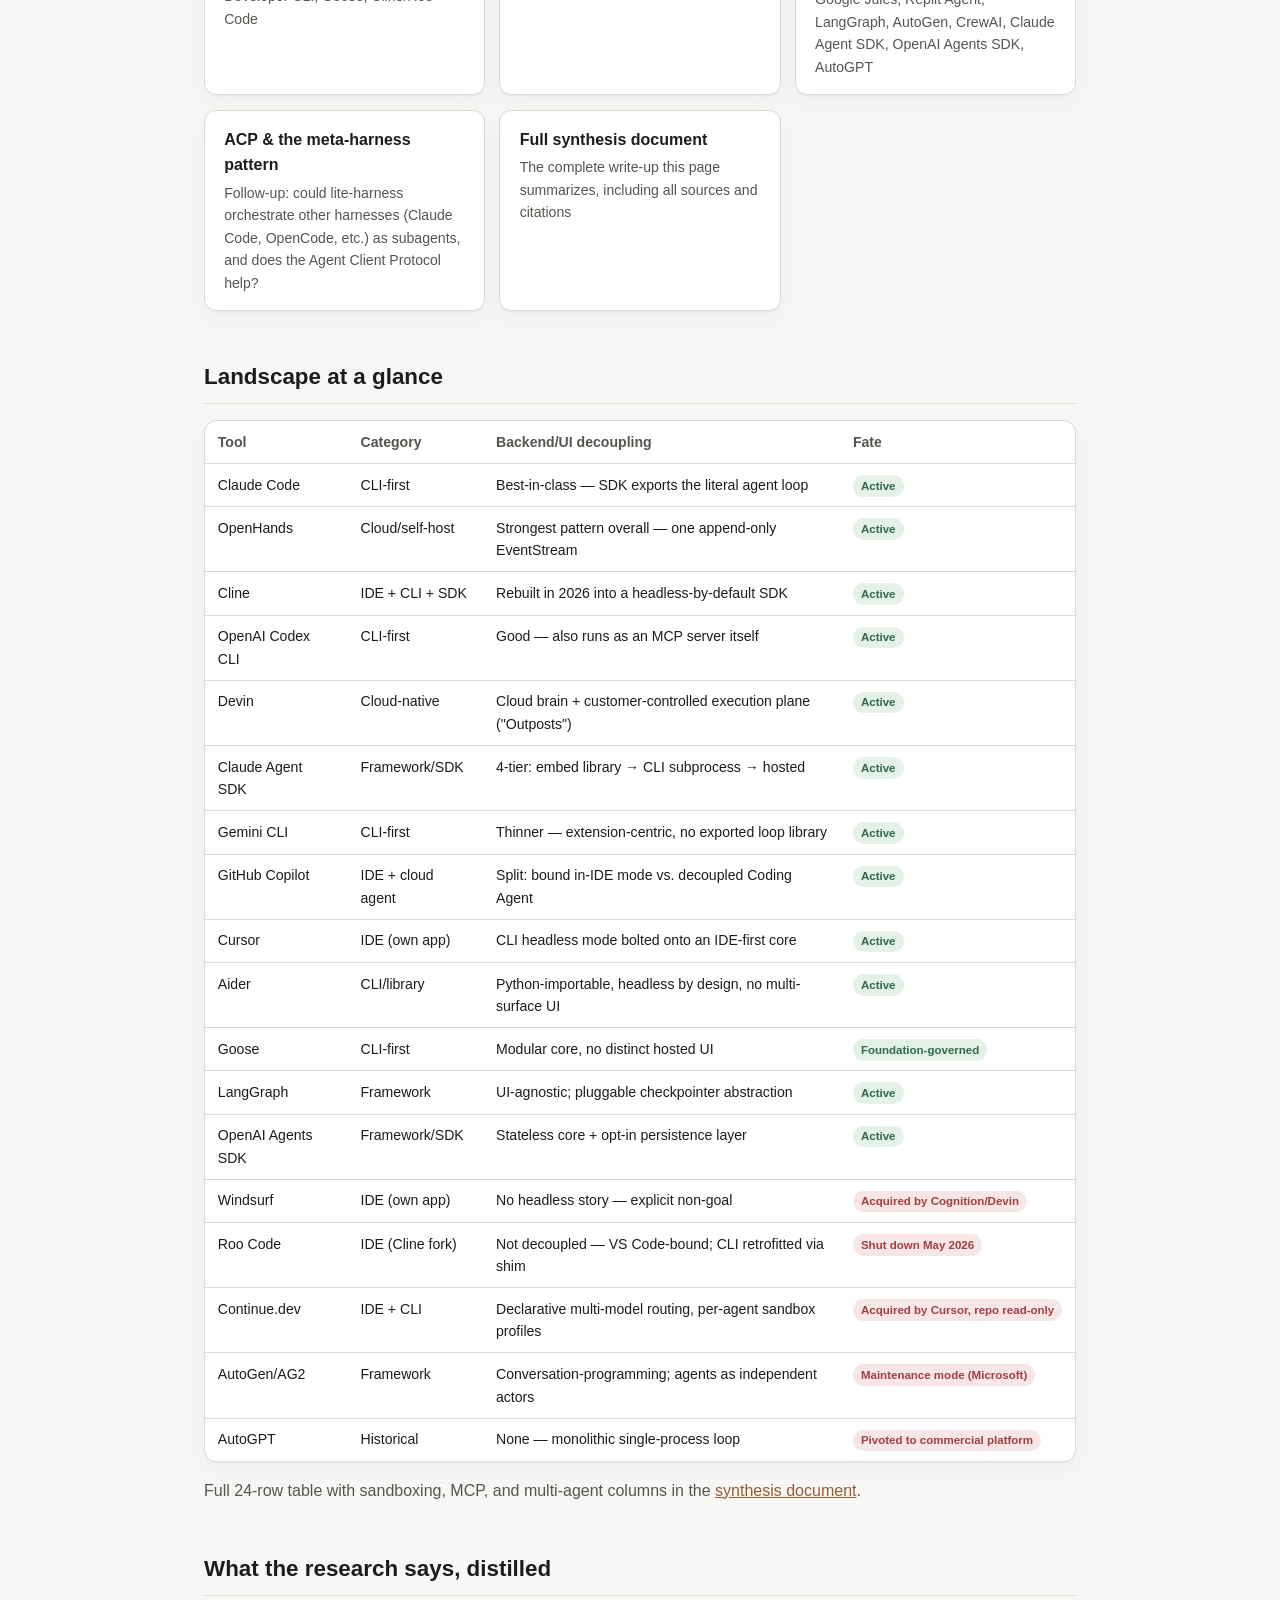
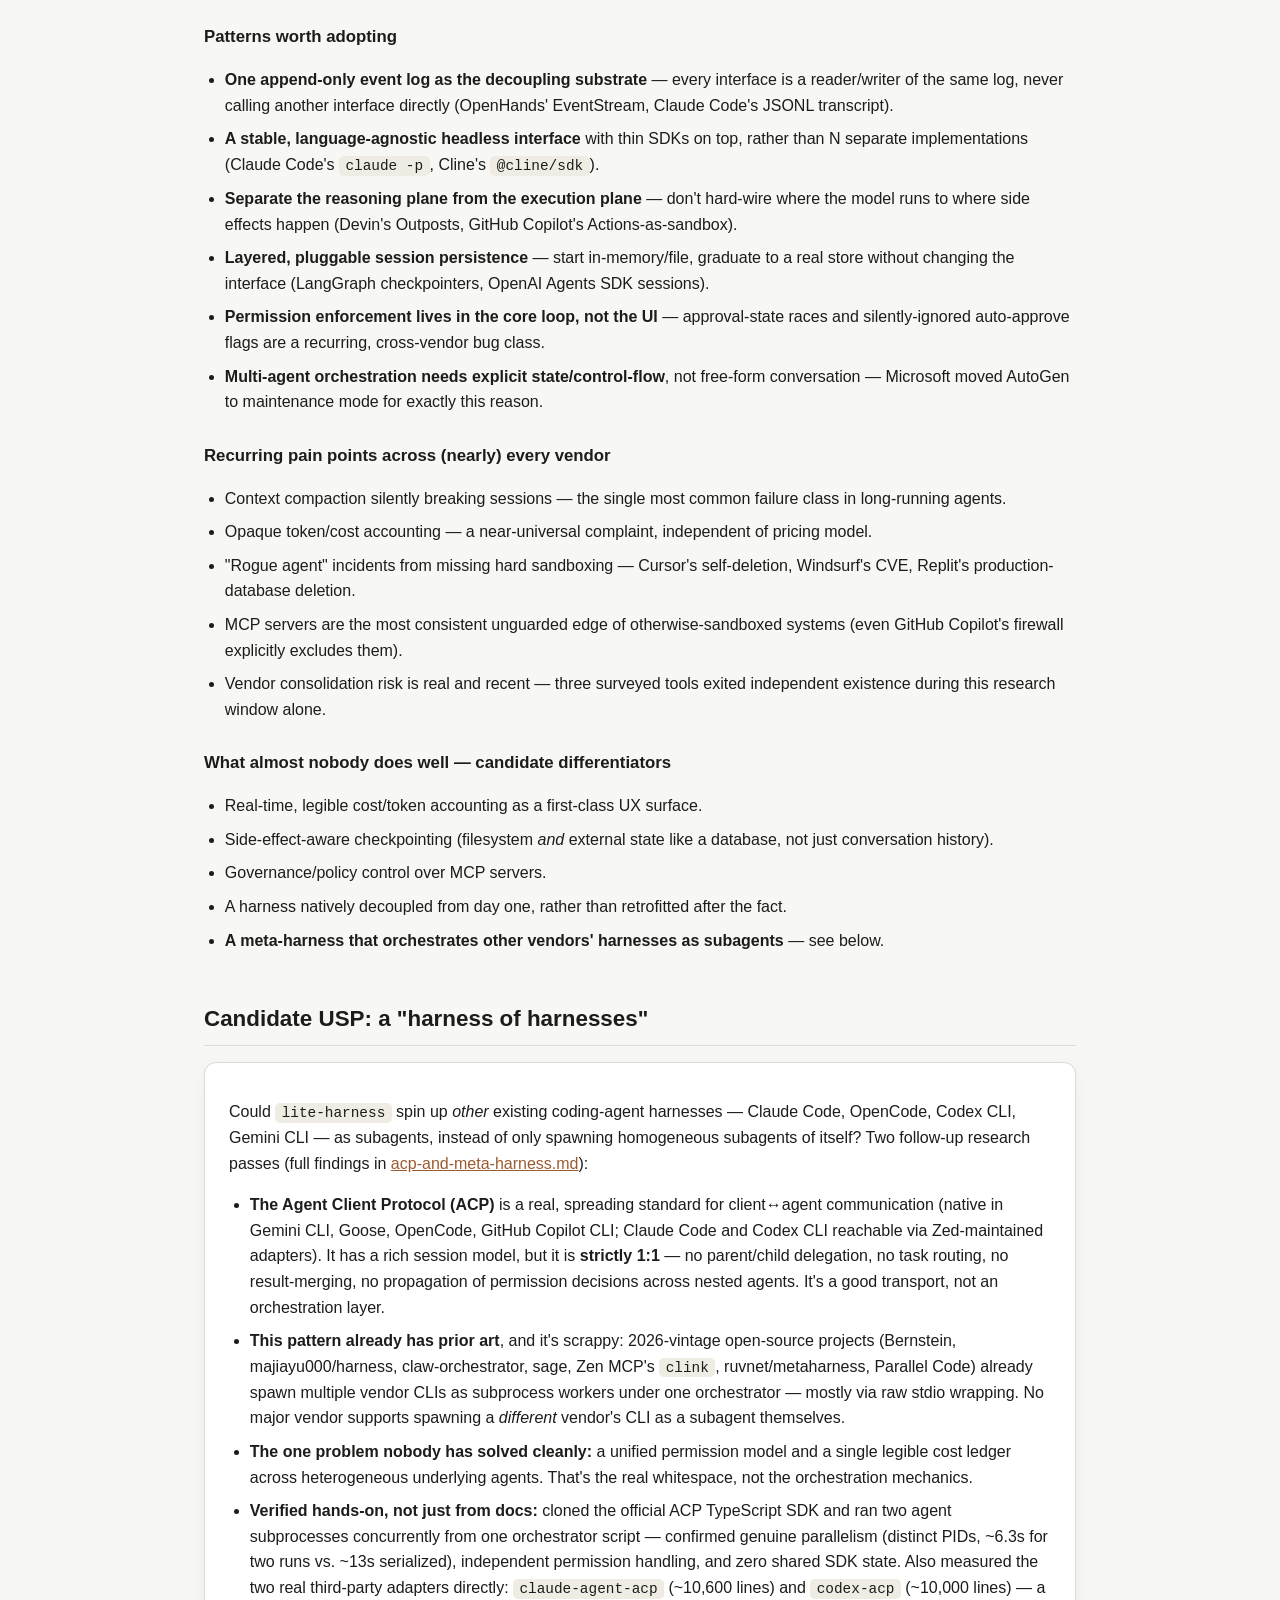
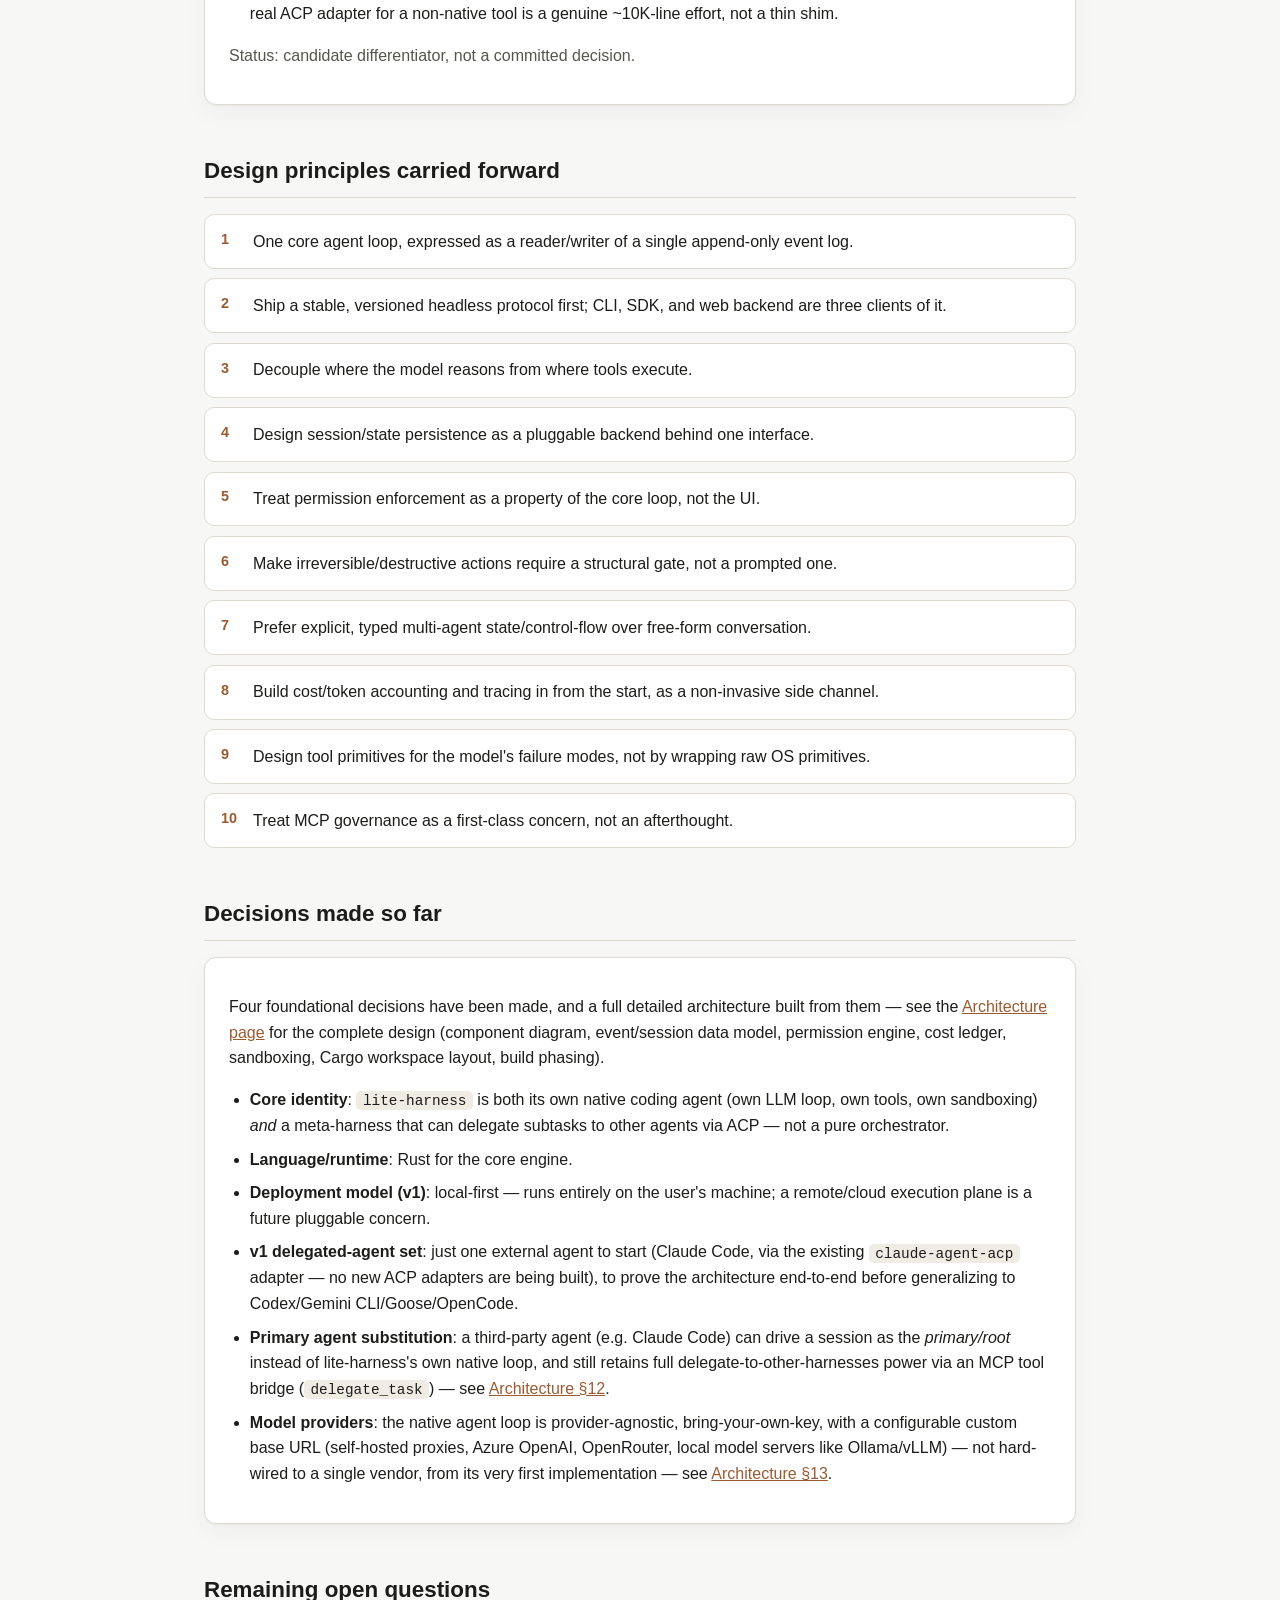
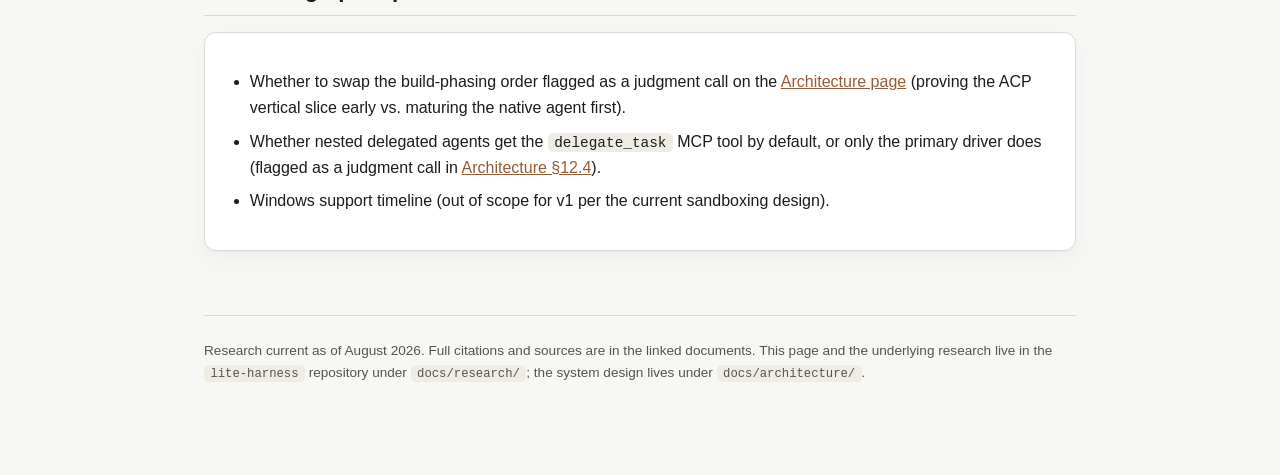
==== commit d2d7890f: "Add native model provider configuration (§13): BYO key, custom base URL Resolves the open decision o" ====
--- a/docs/index.html
+++ b/docs/index.html
@@ -387,6 +387,7 @@
         <li><strong>Deployment model (v1)</strong>: local-first — runs entirely on the user's machine; a remote/cloud execution plane is a future pluggable concern.</li>
         <li><strong>v1 delegated-agent set</strong>: just one external agent to start (Claude Code, via the existing <code>claude-agent-acp</code> adapter — no new ACP adapters are being built), to prove the architecture end-to-end before generalizing to Codex/Gemini CLI/Goose/OpenCode.</li>
         <li><strong>Primary agent substitution</strong>: a third-party agent (e.g. Claude Code) can drive a session as the <em>primary/root</em> instead of lite-harness's own native loop, and still retains full delegate-to-other-harnesses power via an MCP tool bridge (<code>delegate_task</code>) — see <a href="architecture/index.html#primary">Architecture &sect;12</a>.</li>
+        <li><strong>Model providers</strong>: the native agent loop is provider-agnostic, bring-your-own-key, with a configurable custom base URL (self-hosted proxies, Azure OpenAI, OpenRouter, local model servers like Ollama/vLLM) — not hard-wired to a single vendor, from its very first implementation — see <a href="architecture/index.html#model-providers">Architecture &sect;13</a>.</li>
       </ul>
     </div>
   </section>
@@ -395,8 +396,8 @@
     <h2>Remaining open questions</h2>
     <div class="card">
       <ul>
-        <li>Which model providers must be supported at launch for the native agent loop — Anthropic-only, or provider-agnostic BYO-key from day one?</li>
         <li>Whether to swap the build-phasing order flagged as a judgment call on the <a href="architecture/index.html#phasing">Architecture page</a> (proving the ACP vertical slice early vs. maturing the native agent first).</li>
+        <li>Whether nested delegated agents get the <code>delegate_task</code> MCP tool by default, or only the primary driver does (flagged as a judgment call in <a href="architecture/index.html#primary">Architecture &sect;12.4</a>).</li>
         <li>Windows support timeline (out of scope for v1 per the current sandboxing design).</li>
       </ul>
     </div>
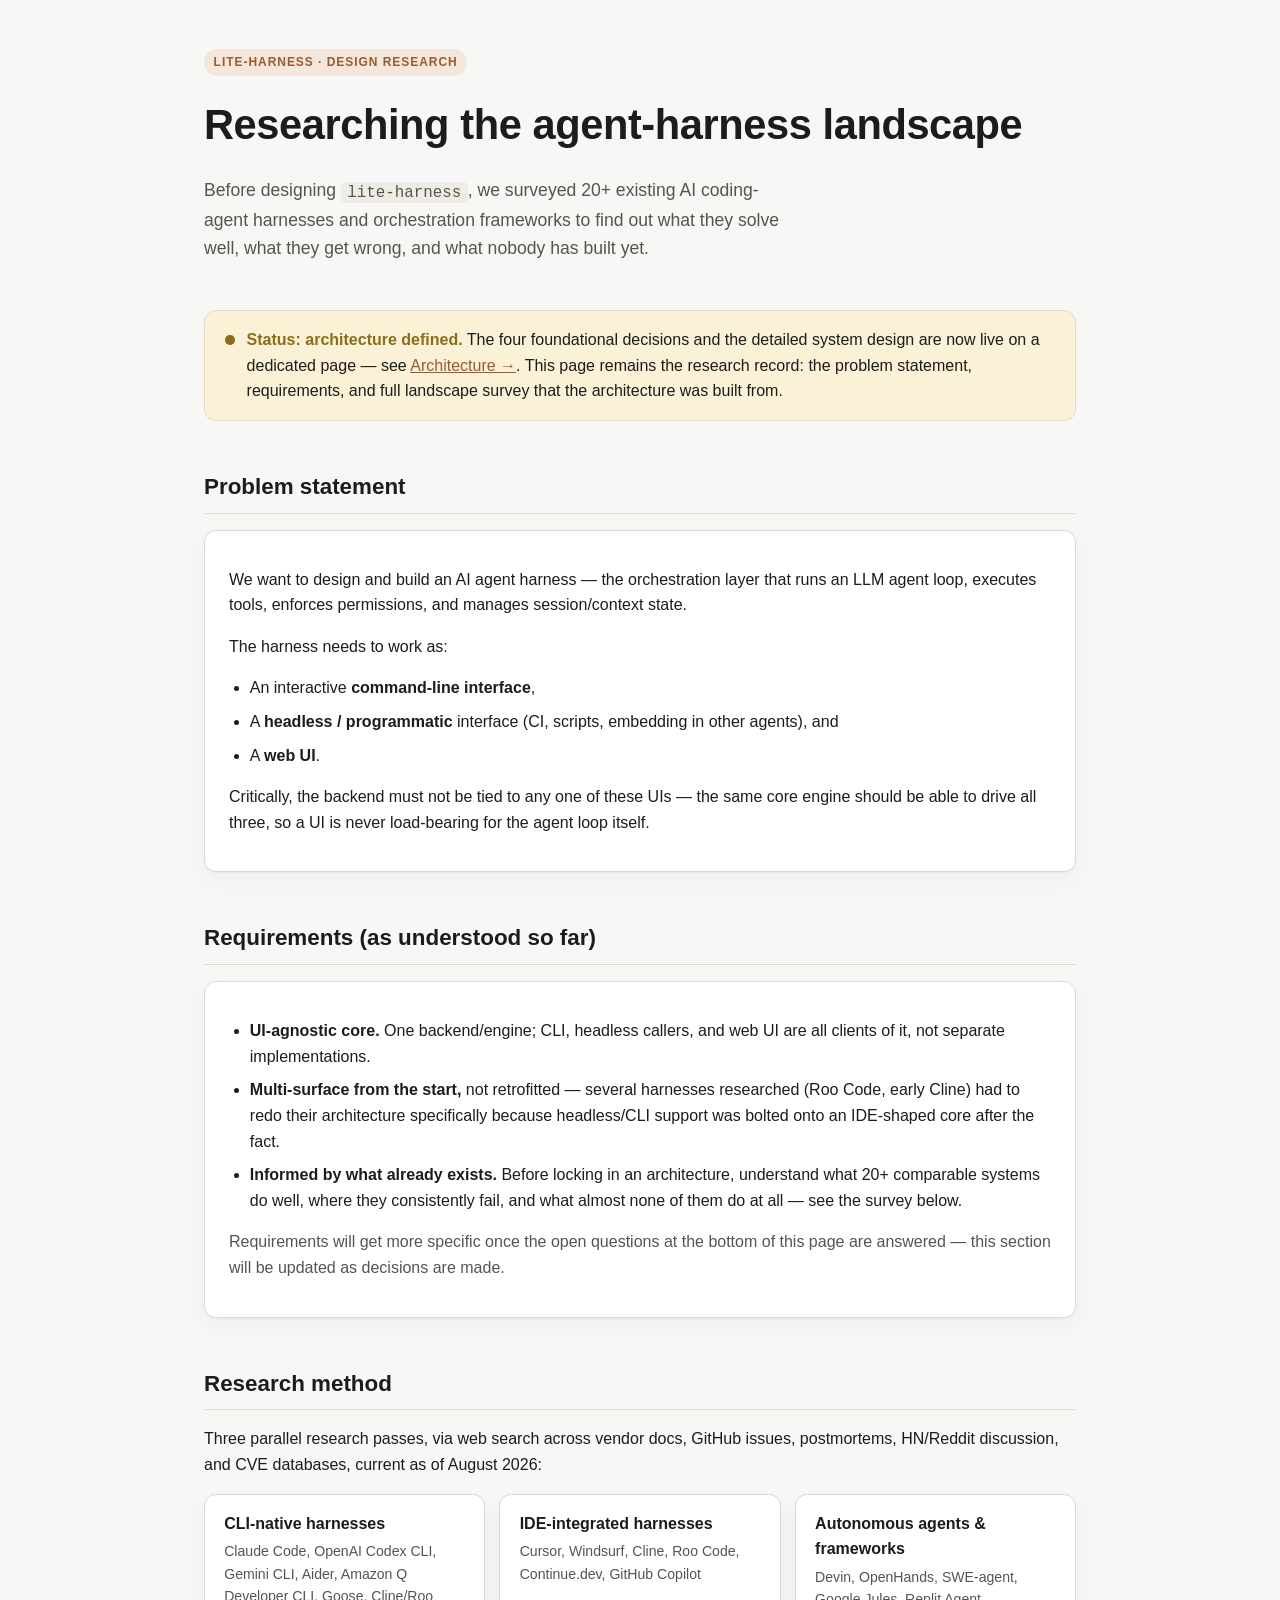
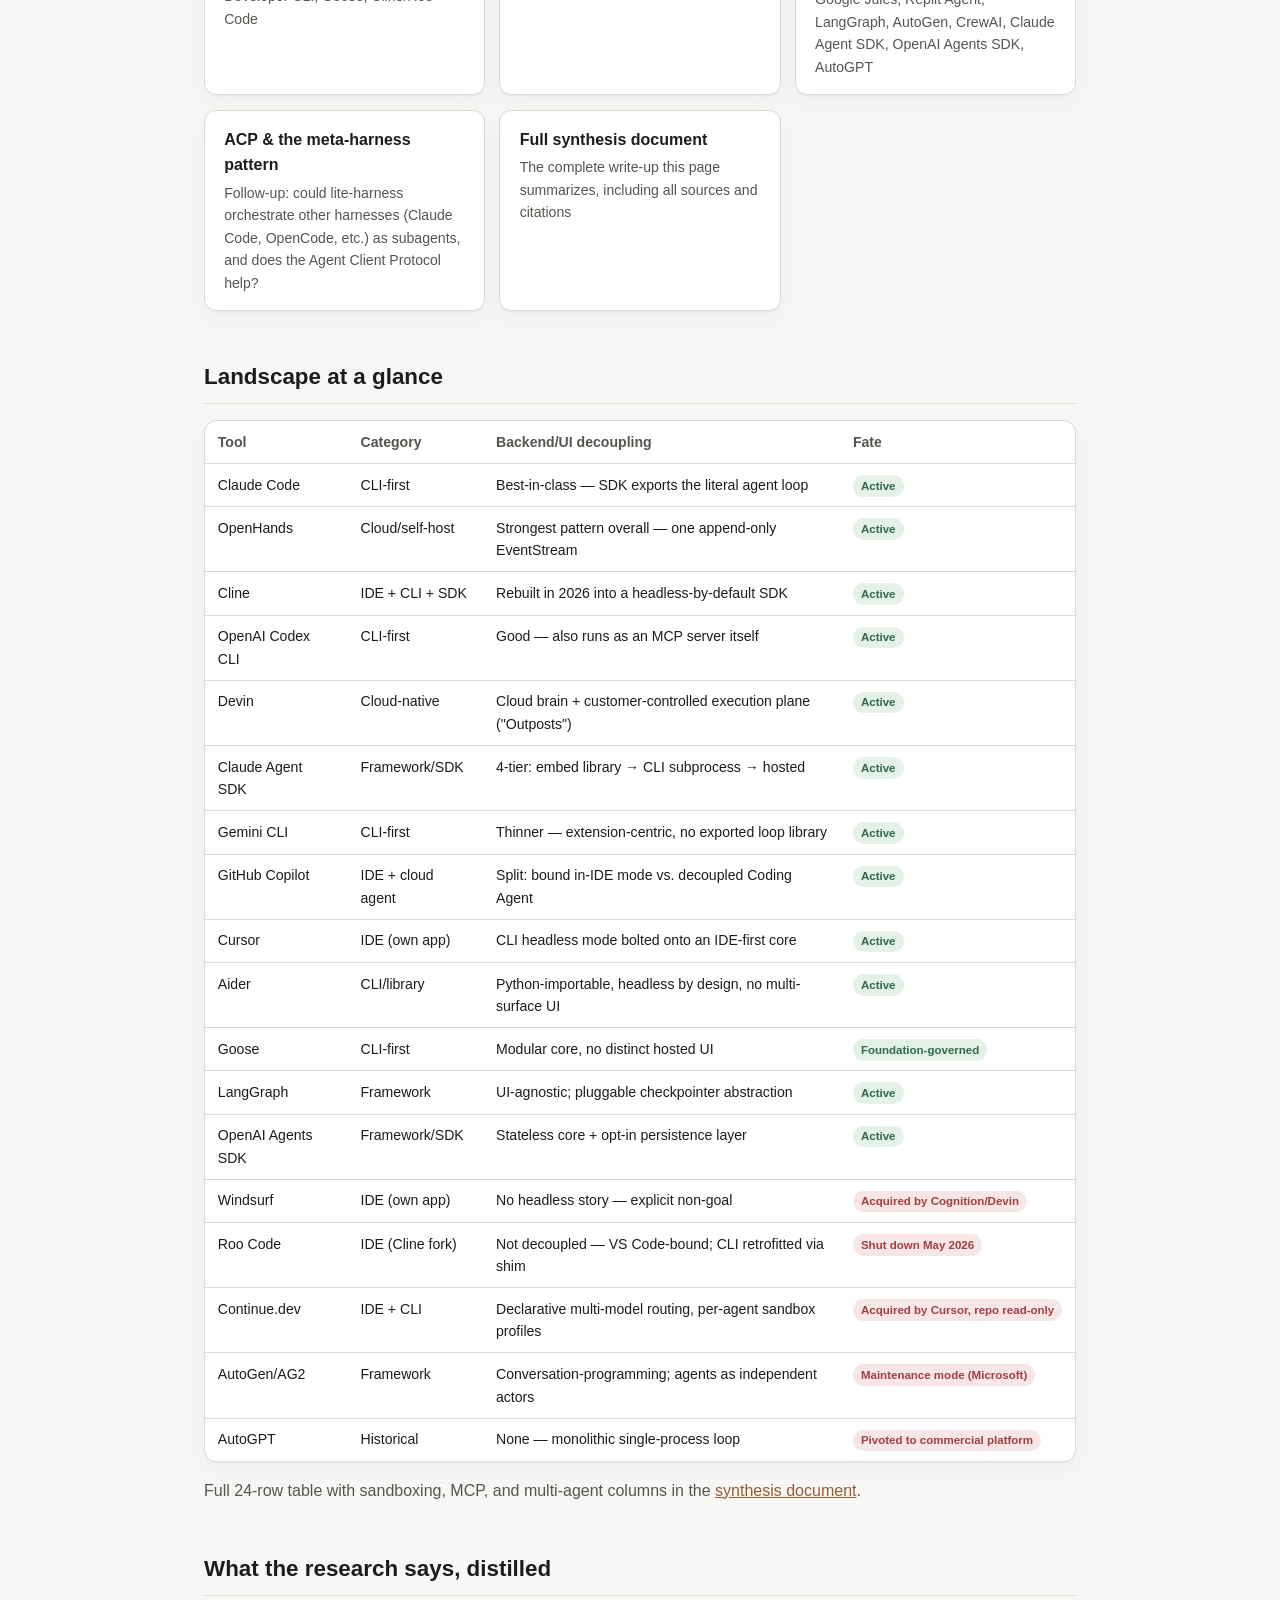
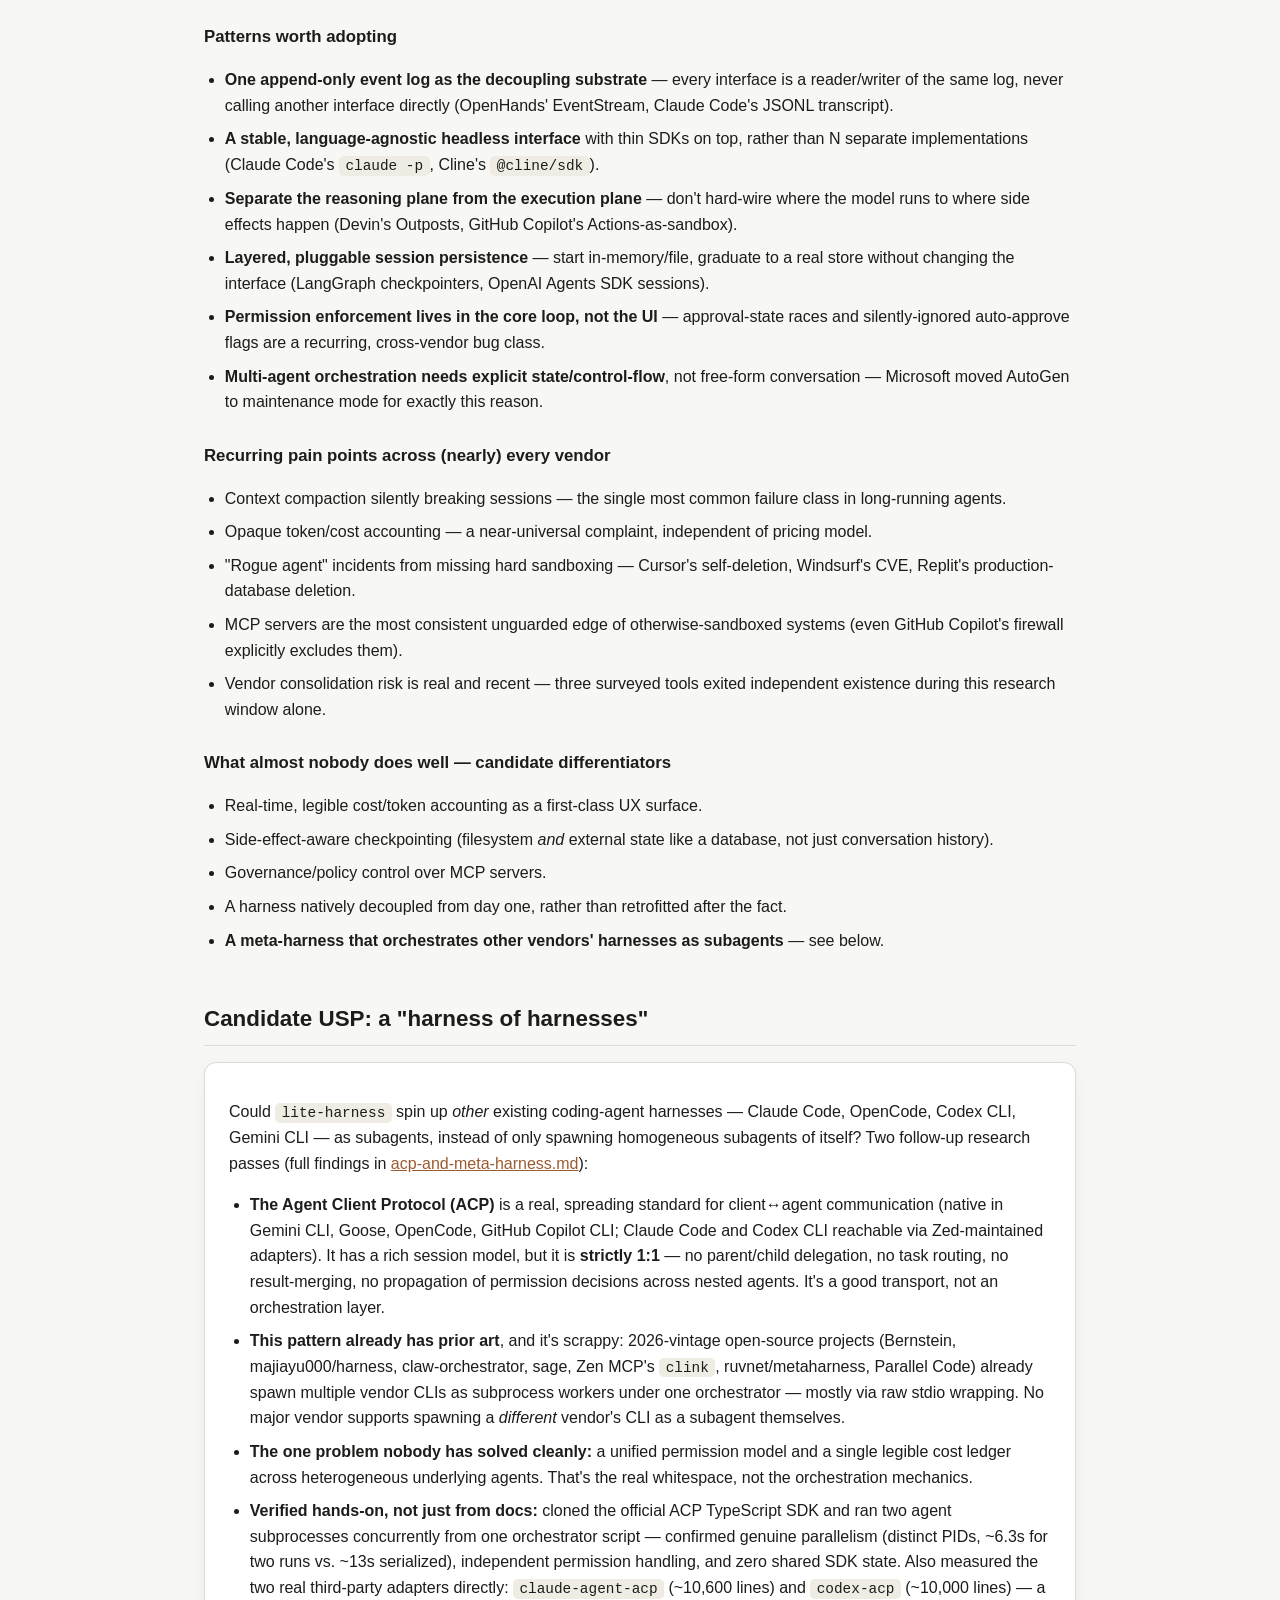
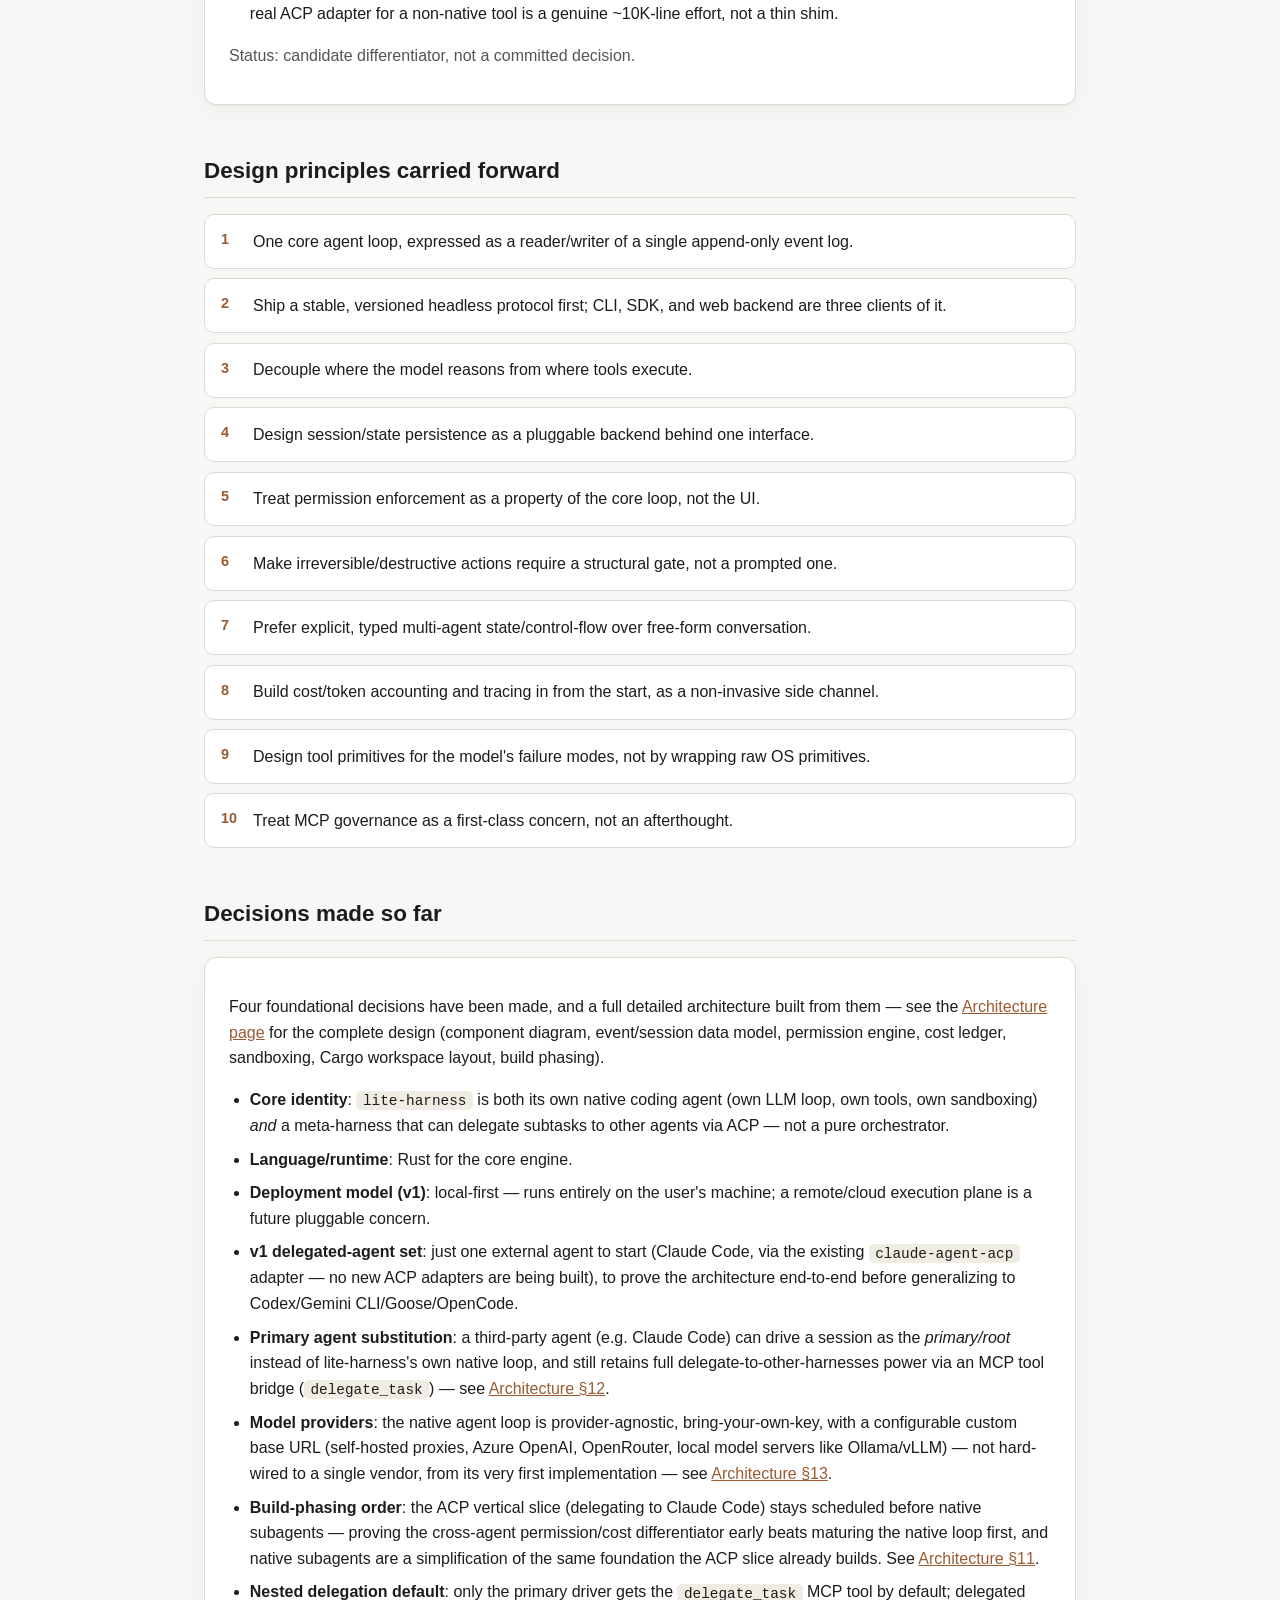
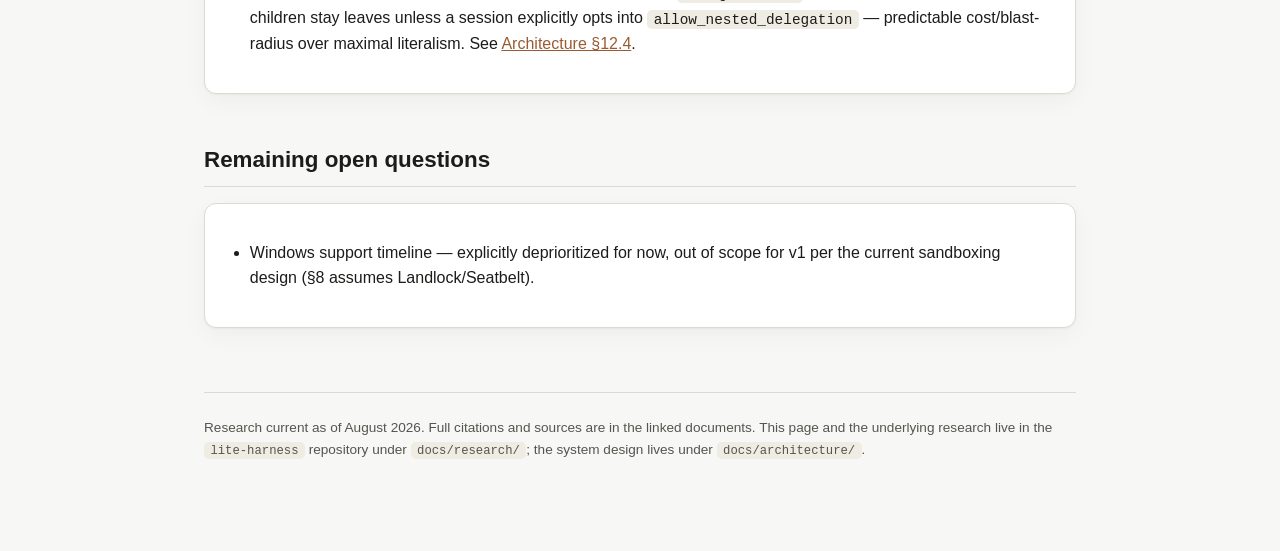
==== commit f6abd8a6: "Resolve two remaining judgment calls: phase order and nested delegation - Build-phasing order: confi" ====
--- a/docs/index.html
+++ b/docs/index.html
@@ -388,6 +388,8 @@
         <li><strong>v1 delegated-agent set</strong>: just one external agent to start (Claude Code, via the existing <code>claude-agent-acp</code> adapter — no new ACP adapters are being built), to prove the architecture end-to-end before generalizing to Codex/Gemini CLI/Goose/OpenCode.</li>
         <li><strong>Primary agent substitution</strong>: a third-party agent (e.g. Claude Code) can drive a session as the <em>primary/root</em> instead of lite-harness's own native loop, and still retains full delegate-to-other-harnesses power via an MCP tool bridge (<code>delegate_task</code>) — see <a href="architecture/index.html#primary">Architecture &sect;12</a>.</li>
         <li><strong>Model providers</strong>: the native agent loop is provider-agnostic, bring-your-own-key, with a configurable custom base URL (self-hosted proxies, Azure OpenAI, OpenRouter, local model servers like Ollama/vLLM) — not hard-wired to a single vendor, from its very first implementation — see <a href="architecture/index.html#model-providers">Architecture &sect;13</a>.</li>
+        <li><strong>Build-phasing order</strong>: the ACP vertical slice (delegating to Claude Code) stays scheduled before native subagents — proving the cross-agent permission/cost differentiator early beats maturing the native loop first, and native subagents are a simplification of the same foundation the ACP slice already builds. See <a href="architecture/index.html#phasing">Architecture &sect;11</a>.</li>
+        <li><strong>Nested delegation default</strong>: only the primary driver gets the <code>delegate_task</code> MCP tool by default; delegated children stay leaves unless a session explicitly opts into <code>allow_nested_delegation</code> — predictable cost/blast-radius over maximal literalism. See <a href="architecture/index.html#primary">Architecture &sect;12.4</a>.</li>
       </ul>
     </div>
   </section>
@@ -396,9 +398,7 @@
     <h2>Remaining open questions</h2>
     <div class="card">
       <ul>
-        <li>Whether to swap the build-phasing order flagged as a judgment call on the <a href="architecture/index.html#phasing">Architecture page</a> (proving the ACP vertical slice early vs. maturing the native agent first).</li>
-        <li>Whether nested delegated agents get the <code>delegate_task</code> MCP tool by default, or only the primary driver does (flagged as a judgment call in <a href="architecture/index.html#primary">Architecture &sect;12.4</a>).</li>
-        <li>Windows support timeline (out of scope for v1 per the current sandboxing design).</li>
+        <li>Windows support timeline — explicitly deprioritized for now, out of scope for v1 per the current sandboxing design (§8 assumes Landlock/Seatbelt).</li>
       </ul>
     </div>
   </section>
